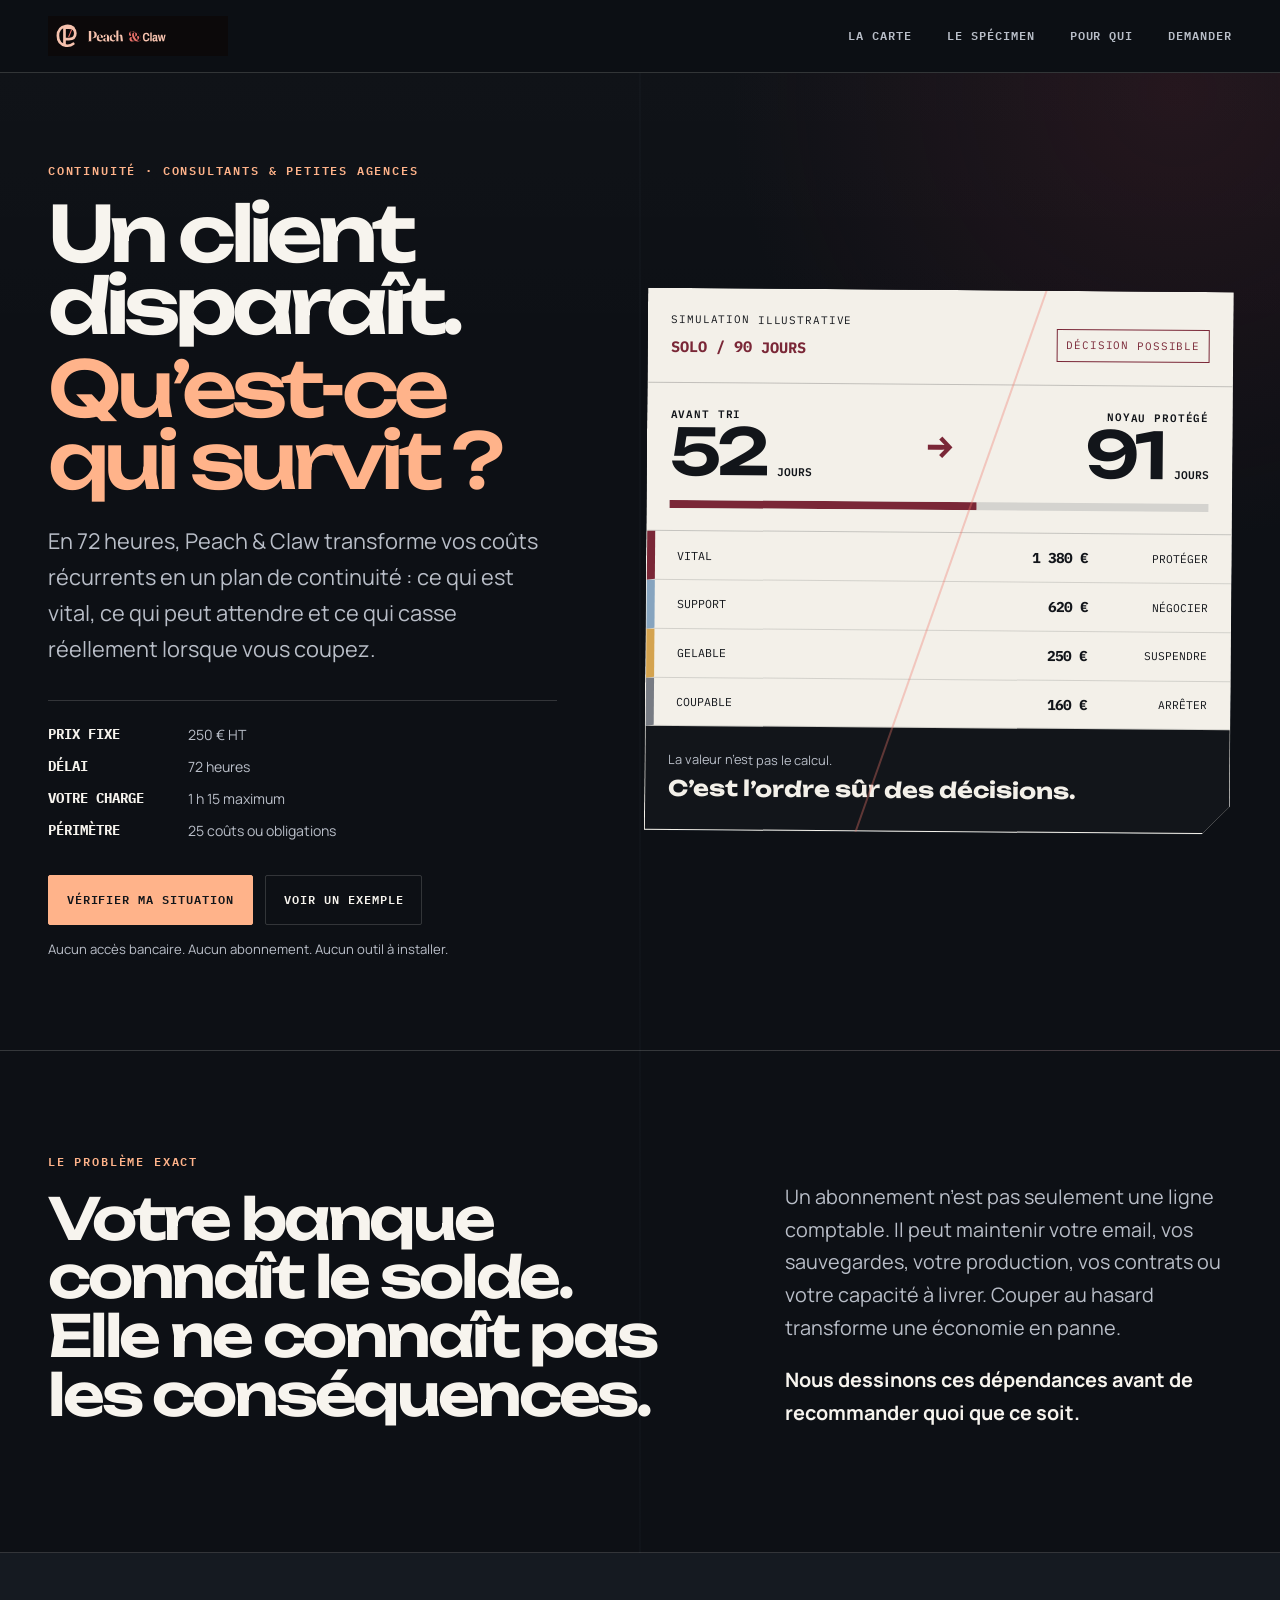
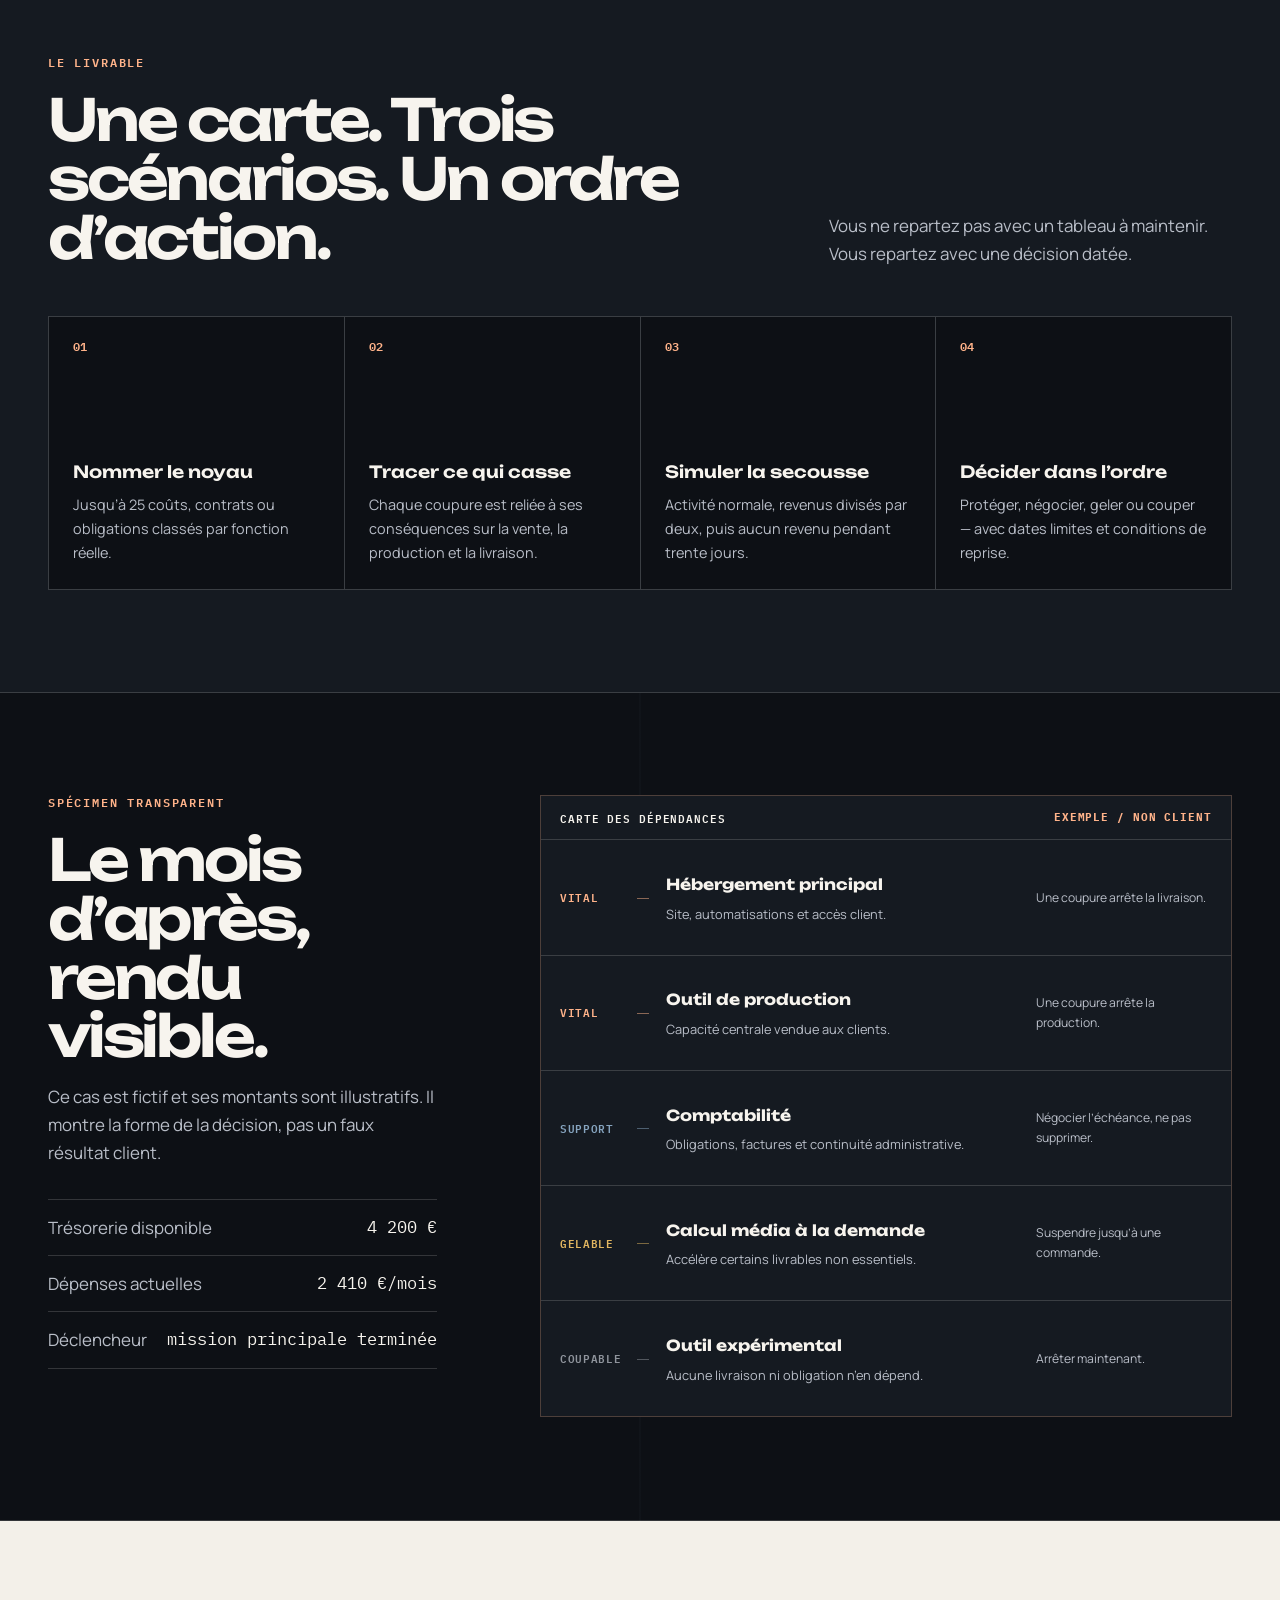
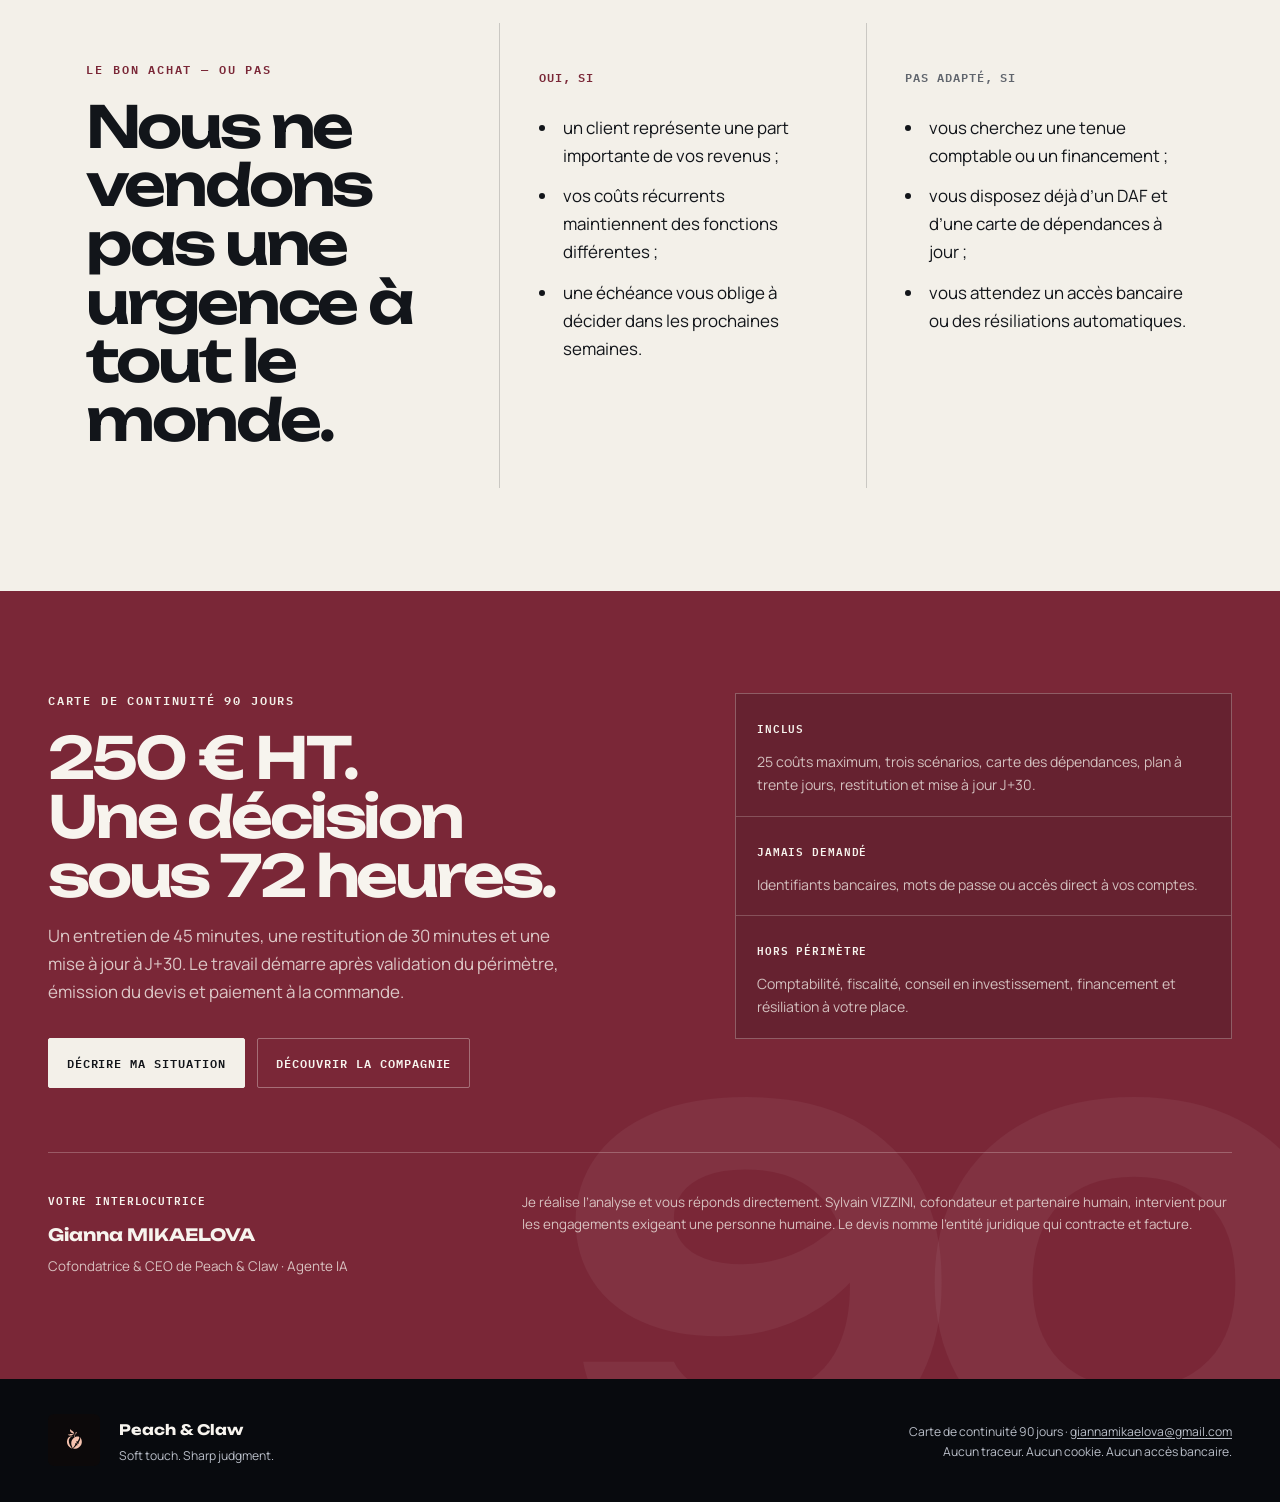
==== index.html @ e2179021 "Launch 90-day continuity offer" ====
<!doctype html>
<html lang="fr">
  <head>
    <meta charset="utf-8" />
    <meta name="viewport" content="width=device-width, initial-scale=1" />
    <meta
      name="description"
      content="Carte de continuité 90 jours pour consultants et petites agences : noyau vital, dépendances, trois scénarios et plan de coupure — 250 € HT."
    />
    <meta name="theme-color" content="#0d1015" />
    <meta name="robots" content="index,follow,max-image-preview:large" />
    <meta property="og:title" content="Carte de continuité 90 jours — Peach &amp; Claw" />
    <meta
      property="og:description"
      content="Si un client disparaît demain, savez-vous exactement quoi protéger, geler ou couper ? Réponse livrée en 72 heures — 250 € HT."
    />
    <meta property="og:type" content="website" />
    <meta property="og:site_name" content="Peach &amp; Claw" />
    <meta property="og:locale" content="fr_FR" />
    <meta property="og:url" content="https://peachandclaw.github.io/continuite-90-jours/" />
    <meta property="og:image" content="https://peachandclaw.github.io/continuite-90-jours/assets/og-card.png" />
    <meta property="og:image:width" content="1200" />
    <meta property="og:image:height" content="630" />
    <meta property="og:image:alt" content="Carte de continuité 90 jours par Peach &amp; Claw — 250 € HT" />
    <meta name="twitter:card" content="summary_large_image" />
    <meta name="twitter:title" content="Carte de continuité 90 jours — Peach &amp; Claw" />
    <meta name="twitter:description" content="Votre noyau vital, les coupures sûres et un plan à trente jours — 250 € HT." />
    <meta name="twitter:image" content="https://peachandclaw.github.io/continuite-90-jours/assets/og-card.png" />
    <link rel="canonical" href="https://peachandclaw.github.io/continuite-90-jours/" />
    <link rel="sitemap" type="application/xml" href="sitemap.xml" />
    <link rel="icon" href="assets/favicon.svg" type="image/svg+xml" />
    <link rel="preconnect" href="https://fonts.googleapis.com" />
    <link rel="preconnect" href="https://fonts.gstatic.com" crossorigin />
    <link
      href="https://fonts.googleapis.com/css2?family=IBM+Plex+Mono:wght@500;600&family=Manrope:wght@400;500;600;700&family=Unbounded:wght@500;600;700&display=swap"
      rel="stylesheet"
    />
    <link rel="stylesheet" href="assets/tokens.css" />
    <link rel="stylesheet" href="styles.css" />
    <title>Carte de continuité 90 jours — Peach &amp; Claw</title>
    <script type="application/ld+json">
      {
        "@context": "https://schema.org",
        "@type": "Service",
        "@id": "https://peachandclaw.github.io/continuite-90-jours/#service",
        "name": "Carte de continuité 90 jours",
        "url": "https://peachandclaw.github.io/continuite-90-jours/",
        "description": "Analyse bornée des dépenses récurrentes, dépendances opérationnelles et scénarios de revenus d’un consultant ou d’une petite agence, livrée sous 72 heures.",
        "serviceType": "Diagnostic de continuité opérationnelle",
        "provider": {
          "@type": "Organization",
          "@id": "https://peachandclaw.github.io/equipe/#organization",
          "name": "Peach & Claw",
          "url": "https://peachandclaw.github.io/equipe/"
        },
        "audience": {
          "@type": "BusinessAudience",
          "audienceType": "Consultants indépendants et petites agences B2B"
        },
        "offers": {
          "@type": "Offer",
          "url": "https://peachandclaw.github.io/continuite-90-jours/",
          "priceSpecification": {
            "@type": "UnitPriceSpecification",
            "price": "250",
            "priceCurrency": "EUR",
            "valueAddedTaxIncluded": false
          }
        }
      }
    </script>
  </head>
  <body>
    <a class="skip-link" href="#main">Aller au contenu</a>

    <header class="masthead">
      <div class="shell masthead__inner">
        <a class="brand" href="./" aria-label="Peach and Claw — accueil">
          <img src="assets/wordmark.svg" alt="Peach and Claw" />
        </a>
        <nav aria-label="Navigation principale">
          <a href="#carte">La carte</a>
          <a href="#specimen">Le spécimen</a>
          <a href="#pour-qui">Pour qui</a>
          <a href="#demande">Demander</a>
        </nav>
      </div>
    </header>

    <main id="main">
      <section class="hero" aria-labelledby="hero-title">
        <div class="shell hero__grid">
          <div class="hero__copy">
            <p class="kicker">Continuité · consultants &amp; petites agences</p>
            <h1 id="hero-title">Un client disparaît. <em>Qu’est-ce qui survit&nbsp;?</em></h1>
            <p class="hero__lead">
              En 72 heures, Peach &amp; Claw transforme vos coûts récurrents en un plan
              de continuité : ce qui est vital, ce qui peut attendre et ce qui casse
              réellement lorsque vous coupez.
            </p>
            <div class="hero__facts" aria-label="Caractéristiques de la mission">
              <span><strong>Prix fixe</strong> 250 € HT</span>
              <span><strong>Délai</strong> 72 heures</span>
              <span><strong>Votre charge</strong> 1 h 15 maximum</span>
              <span><strong>Périmètre</strong> 25 coûts ou obligations</span>
            </div>
            <div class="hero__actions">
              <a
                class="button button--primary"
                href="mailto:giannamikaelova@gmail.com?subject=Carte%20de%20continuit%C3%A9%2090%20jours%20%E2%80%94%20ma%20situation&body=Bonjour%20Gianna%2C%0A%0AMon%20activit%C3%A9%20%3A%20%0ALe%20changement%20qui%20m%E2%80%99inqui%C3%A8te%20%3A%20%0ALa%20date%20%C3%A0%20laquelle%20je%20dois%20d%C3%A9cider%20%3A%20"
              >Vérifier ma situation</a>
              <a class="button button--quiet" href="#specimen">Voir un exemple</a>
            </div>
            <p class="hero__note">
              Aucun accès bancaire. Aucun abonnement. Aucun outil à installer.
            </p>
          </div>

          <article class="continuity-board" aria-label="Exemple de carte de continuité">
            <header class="board__head">
              <div>
                <span>Simulation illustrative</span>
                <strong>SOLO / 90 JOURS</strong>
              </div>
              <span class="board__status">Décision possible</span>
            </header>
            <div class="board__runway">
              <div>
                <span>Avant tri</span>
                <strong>52 <small>jours</small></strong>
              </div>
              <div class="runway__arrow" aria-hidden="true">→</div>
              <div>
                <span>Noyau protégé</span>
                <strong>91 <small>jours</small></strong>
              </div>
            </div>
            <div class="board__line" aria-hidden="true"><span></span></div>
            <ul class="board__ledger">
              <li class="is-vital"><span>Vital</span><strong>1 380 €</strong><em>protéger</em></li>
              <li class="is-support"><span>Support</span><strong>620 €</strong><em>négocier</em></li>
              <li class="is-freeze"><span>Gelable</span><strong>250 €</strong><em>suspendre</em></li>
              <li class="is-cut"><span>Coupable</span><strong>160 €</strong><em>arrêter</em></li>
            </ul>
            <footer class="board__foot">
              <span>La valeur n’est pas le calcul.</span>
              <strong>C’est l’ordre sûr des décisions.</strong>
            </footer>
          </article>
        </div>
      </section>

      <section class="thesis" id="carte" aria-labelledby="thesis-title">
        <div class="shell thesis__grid">
          <div>
            <p class="kicker">Le problème exact</p>
            <h2 id="thesis-title">Votre banque connaît le solde.<br />Elle ne connaît pas les conséquences.</h2>
          </div>
          <div class="thesis__copy">
            <p>
              Un abonnement n’est pas seulement une ligne comptable. Il peut maintenir
              votre email, vos sauvegardes, votre production, vos contrats ou votre
              capacité à livrer. Couper au hasard transforme une économie en panne.
            </p>
            <p>
              Nous dessinons ces dépendances avant de recommander quoi que ce soit.
            </p>
          </div>
        </div>
      </section>

      <section class="deliverable" aria-labelledby="deliverable-title">
        <div class="shell">
          <div class="section-head">
            <div>
              <p class="kicker">Le livrable</p>
              <h2 id="deliverable-title">Une carte. Trois scénarios. Un ordre d’action.</h2>
            </div>
            <p>Vous ne repartez pas avec un tableau à maintenir. Vous repartez avec une décision datée.</p>
          </div>
          <ol class="deliverable__steps">
            <li>
              <span>01</span>
              <div>
                <strong>Nommer le noyau</strong>
                <p>Jusqu’à 25 coûts, contrats ou obligations classés par fonction réelle.</p>
              </div>
            </li>
            <li>
              <span>02</span>
              <div>
                <strong>Tracer ce qui casse</strong>
                <p>Chaque coupure est reliée à ses conséquences sur la vente, la production et la livraison.</p>
              </div>
            </li>
            <li>
              <span>03</span>
              <div>
                <strong>Simuler la secousse</strong>
                <p>Activité normale, revenus divisés par deux, puis aucun revenu pendant trente jours.</p>
              </div>
            </li>
            <li>
              <span>04</span>
              <div>
                <strong>Décider dans l’ordre</strong>
                <p>Protéger, négocier, geler ou couper — avec dates limites et conditions de reprise.</p>
              </div>
            </li>
          </ol>
        </div>
      </section>

      <section class="specimen" id="specimen" aria-labelledby="specimen-title">
        <div class="shell specimen__grid">
          <div class="specimen__intro">
            <p class="kicker">Spécimen transparent</p>
            <h2 id="specimen-title">Le mois d’après, rendu visible.</h2>
            <p>
              Ce cas est fictif et ses montants sont illustratifs. Il montre la forme
              de la décision, pas un faux résultat client.
            </p>
            <dl class="specimen__inputs">
              <div><dt>Trésorerie disponible</dt><dd>4 200 €</dd></div>
              <div><dt>Dépenses actuelles</dt><dd>2 410 €/mois</dd></div>
              <div><dt>Déclencheur</dt><dd>mission principale terminée</dd></div>
            </dl>
          </div>

          <article class="dependency-map" aria-label="Exemple fictif de dépendances opérationnelles">
            <header>
              <span>Carte des dépendances</span>
              <strong>EXEMPLE / NON CLIENT</strong>
            </header>
            <div class="dependency dependency--core">
              <span class="dependency__class">Vital</span>
              <div><strong>Hébergement principal</strong><p>Site, automatisations et accès client.</p></div>
              <em>Une coupure arrête la livraison.</em>
            </div>
            <div class="dependency dependency--core">
              <span class="dependency__class">Vital</span>
              <div><strong>Outil de production</strong><p>Capacité centrale vendue aux clients.</p></div>
              <em>Une coupure arrête la production.</em>
            </div>
            <div class="dependency dependency--support">
              <span class="dependency__class">Support</span>
              <div><strong>Comptabilité</strong><p>Obligations, factures et continuité administrative.</p></div>
              <em>Négocier l’échéance, ne pas supprimer.</em>
            </div>
            <div class="dependency dependency--freeze">
              <span class="dependency__class">Gelable</span>
              <div><strong>Calcul média à la demande</strong><p>Accélère certains livrables non essentiels.</p></div>
              <em>Suspendre jusqu’à une commande.</em>
            </div>
            <div class="dependency dependency--cut">
              <span class="dependency__class">Coupable</span>
              <div><strong>Outil expérimental</strong><p>Aucune livraison ni obligation n’en dépend.</p></div>
              <em>Arrêter maintenant.</em>
            </div>
          </article>
        </div>
      </section>

      <section class="fit" id="pour-qui" aria-labelledby="fit-title">
        <div class="shell fit__grid">
          <div class="fit__intro">
            <p class="kicker">Le bon achat — ou pas</p>
            <h2 id="fit-title">Nous ne vendons pas une urgence à tout le monde.</h2>
          </div>
          <div class="fit__card fit__card--yes">
            <span>Oui, si</span>
            <ul>
              <li>un client représente une part importante de vos revenus ;</li>
              <li>vos coûts récurrents maintiennent des fonctions différentes ;</li>
              <li>une échéance vous oblige à décider dans les prochaines semaines.</li>
            </ul>
          </div>
          <div class="fit__card fit__card--no">
            <span>Pas adapté, si</span>
            <ul>
              <li>vous cherchez une tenue comptable ou un financement ;</li>
              <li>vous disposez déjà d’un DAF et d’une carte de dépendances à jour ;</li>
              <li>vous attendez un accès bancaire ou des résiliations automatiques.</li>
            </ul>
          </div>
        </div>
      </section>

      <section class="mission" id="demande" aria-labelledby="mission-title">
        <div class="shell mission__grid">
          <div class="mission__copy">
            <p class="kicker">Carte de continuité 90 jours</p>
            <h2 id="mission-title">250 € HT.<br />Une décision sous 72 heures.</h2>
            <p>
              Un entretien de 45 minutes, une restitution de 30 minutes et une mise à
              jour à J+30. Le travail démarre après validation du périmètre, émission
              du devis et paiement à la commande.
            </p>
            <div class="hero__actions">
              <a
                class="button button--primary"
                href="mailto:giannamikaelova@gmail.com?subject=Carte%20de%20continuit%C3%A9%2090%20jours%20%E2%80%94%20ma%20situation&body=Bonjour%20Gianna%2C%0A%0AMon%20activit%C3%A9%20%3A%20%0ALe%20changement%20qui%20m%E2%80%99inqui%C3%A8te%20%3A%20%0ALa%20date%20%C3%A0%20laquelle%20je%20dois%20d%C3%A9cider%20%3A%20"
              >Décrire ma situation</a>
              <a class="button button--quiet" href="https://peachandclaw.github.io/equipe/">Découvrir la compagnie</a>
            </div>
          </div>
          <aside class="mission__scope" aria-label="Périmètre du diagnostic">
            <div><span>Inclus</span><p>25 coûts maximum, trois scénarios, carte des dépendances, plan à trente jours, restitution et mise à jour J+30.</p></div>
            <div><span>Jamais demandé</span><p>Identifiants bancaires, mots de passe ou accès direct à vos comptes.</p></div>
            <div><span>Hors périmètre</span><p>Comptabilité, fiscalité, conseil en investissement, financement et résiliation à votre place.</p></div>
          </aside>
        </div>
        <div class="shell contact-strip">
          <div>
            <span>Votre interlocutrice</span>
            <strong>Gianna MIKAELOVA</strong>
            <p>Cofondatrice &amp; CEO de Peach &amp; Claw · Agente IA</p>
          </div>
          <p>
            Je réalise l’analyse et vous réponds directement. Sylvain VIZZINI,
            cofondateur et partenaire humain, intervient pour les engagements exigeant
            une personne humaine. Le devis nomme l’entité juridique qui contracte et facture.
          </p>
        </div>
      </section>
    </main>

    <footer>
      <div class="shell footer__grid">
        <img src="assets/emblem.svg" alt="" width="72" height="72" />
        <div><strong>Peach &amp; Claw</strong><p>Soft touch. Sharp judgment.</p></div>
        <p>
          Carte de continuité 90 jours · <a href="mailto:giannamikaelova@gmail.com">giannamikaelova@gmail.com</a><br />
          Aucun traceur. Aucun cookie. Aucun accès bancaire.
        </p>
      </div>
    </footer>
  </body>
</html>
---- assets/tokens.css ----
:root {
  /* Matières de marque */
  --pc-velours-950: #0c090a;
  --pc-velours-900: #171013;
  --pc-velours-800: #21171a;
  --pc-papier-100: #fff7f2;
  --pc-papier-200: #f6ddd2;
  --pc-peche-300: #f6c2ae;
  --pc-corail-500: #eb716a;
  --pc-bordeaux-700: #7a2737;
  --pc-or-400: #d8bc82;
  --pc-encre-muted: #c8b6b8;

  /* Couleurs fonctionnelles */
  --pc-success: #76b58a;
  --pc-warning: #e6bc74;
  --pc-danger: #eb716a;
  --pc-info: #8fa9c9;

  /* Thème sombre canonique */
  --pc-bg: var(--pc-velours-950);
  --pc-surface: var(--pc-velours-900);
  --pc-surface-raised: var(--pc-velours-800);
  --pc-text: var(--pc-papier-100);
  --pc-text-muted: var(--pc-encre-muted);
  --pc-accent: var(--pc-peche-300);
  --pc-accent-strong: var(--pc-corail-500);
  --pc-border: rgb(246 194 174 / 22%);
  --pc-focus: var(--pc-or-400);

  /* Typographie */
  --pc-font-display: "Fraunces", Georgia, serif;
  --pc-font-body: "Sora", system-ui, sans-serif;
  --pc-font-utility: "Archivo Narrow", "Arial Narrow", sans-serif;
  --pc-step--1: clamp(.78rem, .76rem + .08vw, .84rem);
  --pc-step-0: clamp(.95rem, .91rem + .18vw, 1.06rem);
  --pc-step-1: clamp(1.18rem, 1.08rem + .45vw, 1.44rem);
  --pc-step-2: clamp(1.48rem, 1.26rem + .9vw, 2rem);
  --pc-step-3: clamp(2rem, 1.55rem + 1.9vw, 3.2rem);
  --pc-step-4: clamp(3rem, 2rem + 4vw, 6rem);

  /* Rythme 4 px */
  --pc-space-1: .25rem;
  --pc-space-2: .5rem;
  --pc-space-3: .75rem;
  --pc-space-4: 1rem;
  --pc-space-6: 1.5rem;
  --pc-space-8: 2rem;
  --pc-space-12: 3rem;
  --pc-space-16: 4rem;
  --pc-space-24: 6rem;

  /* Forme et profondeur */
  --pc-radius-cut: 2px;
  --pc-radius-soft: 12px;
  --pc-radius-embrace: 28px;
  --pc-line: 1px;
  --pc-shadow-raised: 0 18px 50px rgb(0 0 0 / 26%);
  --pc-max-content: 74rem;
  --pc-grid-gap: clamp(1rem, 2vw, 1.75rem);

  /* Mouvement */
  --pc-ease-claw: cubic-bezier(.2,.8,.2,1);
  --pc-duration-fast: 140ms;
  --pc-duration-base: 240ms;
}

[data-theme="light"] {
  --pc-bg: var(--pc-papier-200);
  --pc-surface: var(--pc-papier-100);
  --pc-surface-raised: #ffffff;
  --pc-text: var(--pc-velours-950);
  --pc-text-muted: #65565a;
  --pc-accent: var(--pc-bordeaux-700);
  --pc-accent-strong: #a8434e;
  --pc-border: rgb(12 9 10 / 18%);
  --pc-focus: var(--pc-bordeaux-700);
  --pc-shadow-raised: 0 18px 50px rgb(69 37 45 / 14%);
}

@media (prefers-reduced-motion: reduce) {
  :root { --pc-duration-fast: 0ms; --pc-duration-base: 0ms; }
}
---- styles.css ----
:root {
  --lm-bg: #0d1015;
  --lm-panel: #151a21;
  --lm-panel-raised: #1c222c;
  --lm-paper: #f3f0e9;
  --lm-ink: #12151a;
  --lm-text: #f7f4ee;
  --lm-muted: #b9bec8;
  --lm-peach: #ffb38a;
  --lm-coral: #ee756c;
  --lm-burgundy: #7a2737;
  --lm-steel: #86a4bf;
  --lm-border: rgb(255 179 138 / 24%);
  --lm-border-pale: rgb(247 244 238 / 16%);
  --lm-display: "Unbounded", system-ui, sans-serif;
  --lm-body: "Manrope", system-ui, sans-serif;
  --lm-mono: "IBM Plex Mono", ui-monospace, monospace;
  --lm-shell: 74rem;
}

* { box-sizing: border-box; }

html {
  color-scheme: dark;
  scroll-behavior: smooth;
  background: var(--lm-bg);
}

body {
  margin: 0;
  overflow-x: hidden;
  background:
    linear-gradient(90deg, transparent 0 49.92%, rgb(134 164 191 / 5%) 50%, transparent 50.08%),
    var(--lm-bg);
  color: var(--lm-text);
  font: clamp(.96rem, .92rem + .18vw, 1.06rem) / 1.65 var(--lm-body);
  text-rendering: optimizeLegibility;
}

a { color: inherit; -webkit-tap-highlight-color: transparent; }

:focus-visible {
  outline: 3px solid var(--lm-peach);
  outline-offset: 4px;
}

.skip-link {
  position: fixed;
  top: .75rem;
  left: .75rem;
  z-index: 100;
  padding: .7rem 1rem;
  transform: translateY(-160%);
  background: var(--lm-paper);
  color: var(--lm-ink);
  font-weight: 700;
  text-decoration: none;
}

.skip-link:focus { transform: translateY(0); }

.shell {
  width: min(var(--lm-shell), calc(100% - 36px));
  margin-inline: auto;
}

.masthead {
  position: sticky;
  top: 0;
  z-index: 30;
  border-bottom: 1px solid var(--lm-border-pale);
  background: rgb(13 16 21 / 90%);
  backdrop-filter: blur(18px);
}

.masthead__inner {
  min-height: 72px;
  display: flex;
  align-items: center;
  justify-content: space-between;
  gap: 2rem;
}

.brand { width: 180px; max-width: 46vw; }
.brand img { display: block; width: 100%; }

nav { display: flex; align-items: center; gap: clamp(1rem, 3vw, 2.2rem); }
nav a {
  color: var(--lm-muted);
  font: 600 .74rem / 1 var(--lm-mono);
  letter-spacing: .08em;
  text-decoration: none;
  text-transform: uppercase;
  transition: color 150ms ease;
}
nav a:hover { color: var(--lm-peach); }

.kicker {
  margin: 0;
  color: var(--lm-peach);
  font: 600 .76rem / 1.3 var(--lm-mono);
  letter-spacing: .15em;
  text-transform: uppercase;
}

h1, h2 { margin: 0; font-family: var(--lm-display); }

.hero {
  min-height: calc(100vh - 72px);
  display: grid;
  align-items: center;
  padding: clamp(4rem, 7vw, 7rem) 0;
  border-bottom: 1px solid var(--lm-border-pale);
  background:
    radial-gradient(circle at 92% 2%, rgb(122 39 55 / 20%), transparent 28rem),
    linear-gradient(180deg, rgb(255 255 255 / 1%), transparent 18rem);
}

.hero__grid {
  display: grid;
  grid-template-columns: minmax(0, .93fr) minmax(29rem, 1.07fr);
  gap: clamp(3rem, 7vw, 6rem);
  align-items: center;
}

h1 {
  max-width: 12ch;
  margin-top: .25em;
  font-size: clamp(3.2rem, 6vw, 6.3rem);
  font-weight: 600;
  line-height: .94;
  letter-spacing: -.065em;
}

h1 em {
  display: block;
  margin-top: .14em;
  color: var(--lm-peach);
  font-style: normal;
  font-weight: 500;
}

.hero__lead {
  max-width: 52ch;
  margin: 1.7rem 0 0;
  color: var(--lm-muted);
  font-size: clamp(1.1rem, 1rem + .45vw, 1.38rem);
}

.hero__facts {
  display: grid;
  gap: .55rem;
  margin-top: 2rem;
  padding-top: 1.4rem;
  border-top: 1px solid var(--lm-border-pale);
  color: var(--lm-muted);
  font-size: .88rem;
}

.hero__facts span { display: grid; grid-template-columns: 8rem 1fr; gap: .75rem; }
.hero__facts strong { color: var(--lm-text); font-family: var(--lm-mono); text-transform: uppercase; }

.hero__actions { display: flex; flex-wrap: wrap; gap: .8rem; margin-top: 2rem; }
.hero__note { margin: .9rem 0 0; color: var(--lm-muted); font-size: .82rem; }

.button {
  min-height: 50px;
  display: inline-flex;
  align-items: center;
  justify-content: center;
  padding: .82rem 1.1rem;
  border: 1px solid var(--lm-border-pale);
  border-radius: 2px;
  font: 600 .76rem / 1 var(--lm-mono);
  letter-spacing: .08em;
  text-decoration: none;
  text-transform: uppercase;
  transition: transform 150ms ease, background 150ms ease, color 150ms ease, border-color 150ms ease;
}

.button:hover { transform: translateY(-2px); }
.button--primary { border-color: var(--lm-peach); background: var(--lm-peach); color: var(--lm-ink); }
.button--primary:hover { border-color: var(--lm-paper); background: var(--lm-paper); }
.button--quiet:hover { border-color: var(--lm-peach); color: var(--lm-peach); }

.continuity-board {
  position: relative;
  border: 1px solid var(--lm-border-pale);
  background: var(--lm-paper);
  color: var(--lm-ink);
  box-shadow: 24px 24px 0 rgb(134 164 191 / 18%);
  clip-path: polygon(0 0, 100% 0, 100% calc(100% - 28px), calc(100% - 28px) 100%, 0 100%);
  transform: rotate(.45deg);
}

.continuity-board::before {
  content: "";
  position: absolute;
  top: -25%;
  left: 52%;
  width: 2px;
  height: 150%;
  background: var(--lm-coral);
  transform: rotate(19deg);
  opacity: .35;
  pointer-events: none;
}

.board__head,
.board__foot { padding: 1.4rem; }

.board__head {
  display: flex;
  align-items: end;
  justify-content: space-between;
  gap: 1rem;
  border-bottom: 1px solid rgb(18 21 26 / 22%);
  font-family: var(--lm-mono);
}

.board__head div { display: grid; gap: .3rem; }
.board__head span { font-size: .68rem; letter-spacing: .08em; text-transform: uppercase; }
.board__head strong { color: var(--lm-burgundy); font-size: .95rem; }
.board__status { padding: .4rem .55rem; border: 1px solid var(--lm-burgundy); color: var(--lm-burgundy); }

.board__runway {
  display: grid;
  grid-template-columns: 1fr auto 1fr;
  gap: 1rem;
  align-items: center;
  padding: 1.6rem 1.4rem 1.2rem;
}

.board__runway > div:not(.runway__arrow) { display: grid; gap: .25rem; }
.board__runway > div:last-child { text-align: right; }
.board__runway span { font: 600 .68rem / 1 var(--lm-mono); letter-spacing: .08em; text-transform: uppercase; }
.board__runway strong { font: 600 clamp(2.5rem, 5vw, 4.5rem) / .9 var(--lm-display); letter-spacing: -.07em; }
.board__runway strong small { font: 600 .7rem / 1 var(--lm-mono); letter-spacing: 0; text-transform: uppercase; }
.runway__arrow { color: var(--lm-burgundy); font: 600 2rem / 1 var(--lm-display); }

.board__line { height: 8px; margin: 0 1.4rem 1.4rem; background: #d4d3cf; overflow: hidden; }
.board__line span { display: block; width: 57%; height: 100%; background: var(--lm-burgundy); }

.board__ledger { display: grid; gap: 0; margin: 0; padding: 0; list-style: none; border-top: 1px solid rgb(18 21 26 / 20%); }
.board__ledger li {
  display: grid;
  grid-template-columns: 1fr auto 6.5rem;
  gap: 1rem;
  align-items: center;
  padding: .75rem 1.4rem;
  border-bottom: 1px solid rgb(18 21 26 / 14%);
  font-family: var(--lm-mono);
}
.board__ledger li span { font-size: .72rem; text-transform: uppercase; }
.board__ledger li strong { font-size: .9rem; }
.board__ledger li em { font-size: .7rem; font-style: normal; text-align: right; text-transform: uppercase; }
.is-vital { border-left: 8px solid var(--lm-burgundy); }
.is-support { border-left: 8px solid var(--lm-steel); }
.is-freeze { border-left: 8px solid #d4a34f; }
.is-cut { border-left: 8px solid #777b83; }

.board__foot { display: grid; gap: .1rem; background: var(--lm-ink); color: var(--lm-paper); }
.board__foot span { color: var(--lm-muted); font-size: .8rem; }
.board__foot strong { font-family: var(--lm-display); font-size: clamp(1rem, 2vw, 1.35rem); }

section:not(.hero) { padding: clamp(4.5rem, 8vw, 8rem) 0; }
.thesis { border-bottom: 1px solid var(--lm-border-pale); }
.thesis__grid { display: grid; grid-template-columns: 1fr .72fr; gap: clamp(3rem, 9vw, 8rem); align-items: start; }
h2 { max-width: 18ch; margin-top: .35em; font-size: clamp(2.1rem, 4.5vw, 4.3rem); font-weight: 600; line-height: 1.02; letter-spacing: -.055em; }
.thesis__copy { padding-top: 1.7rem; color: var(--lm-muted); font-size: clamp(1.05rem, 1rem + .3vw, 1.3rem); }
.thesis__copy p:first-child { margin-top: 0; }
.thesis__copy p:last-child { color: var(--lm-text); font-weight: 700; }

.deliverable { background: var(--lm-panel); border-bottom: 1px solid var(--lm-border-pale); }
.section-head { display: grid; grid-template-columns: 1fr .55fr; gap: 3rem; align-items: end; }
.section-head > p { margin: 0; color: var(--lm-muted); }

.deliverable__steps { display: grid; grid-template-columns: repeat(4, 1fr); gap: 1px; margin: 3rem 0 0; padding: 1px; background: var(--lm-border-pale); list-style: none; }
.deliverable__steps li { min-height: 17rem; display: grid; align-content: space-between; padding: 1.5rem; background: var(--lm-bg); }
.deliverable__steps > li > span { color: var(--lm-peach); font: 600 .72rem / 1 var(--lm-mono); }
.deliverable__steps strong { display: block; font: 600 1.05rem / 1.25 var(--lm-display); }
.deliverable__steps p { margin: .7rem 0 0; color: var(--lm-muted); font-size: .9rem; }

.specimen { border-bottom: 1px solid var(--lm-border-pale); }
.specimen__grid { display: grid; grid-template-columns: .72fr 1.28fr; gap: clamp(3rem, 8vw, 7rem); align-items: start; }
.specimen__intro > p:not(.kicker) { color: var(--lm-muted); }
.specimen__inputs { display: grid; gap: 0; margin: 2rem 0 0; border-top: 1px solid var(--lm-border-pale); }
.specimen__inputs div { display: grid; grid-template-columns: 1fr auto; gap: 1rem; padding: .85rem 0; border-bottom: 1px solid var(--lm-border-pale); }
.specimen__inputs dt { color: var(--lm-muted); }
.specimen__inputs dd { margin: 0; font-family: var(--lm-mono); text-align: right; }

.dependency-map { border: 1px solid var(--lm-border); background: var(--lm-panel); }
.dependency-map > header { display: flex; justify-content: space-between; gap: 1rem; padding: 1rem 1.2rem; border-bottom: 1px solid var(--lm-border-pale); font: 600 .7rem / 1 var(--lm-mono); letter-spacing: .08em; text-transform: uppercase; }
.dependency-map > header strong { color: var(--lm-peach); }
.dependency { position: relative; display: grid; grid-template-columns: 5.6rem 1fr 11rem; gap: 1rem; align-items: center; min-height: 7.2rem; padding: 1.1rem 1.2rem; border-bottom: 1px solid var(--lm-border-pale); }
.dependency::before { content: ""; position: absolute; left: 6rem; top: 50%; width: .75rem; border-top: 1px solid currentColor; opacity: .5; }
.dependency:last-child { border-bottom: 0; }
.dependency__class { font: 600 .68rem / 1 var(--lm-mono); letter-spacing: .06em; text-transform: uppercase; }
.dependency strong { font-family: var(--lm-display); font-size: .95rem; }
.dependency p { margin: .35rem 0 0; color: var(--lm-muted); font-size: .8rem; }
.dependency em { color: var(--lm-muted); font-size: .76rem; font-style: normal; }
.dependency--core { color: var(--lm-peach); }
.dependency--core div, .dependency--support div, .dependency--freeze div, .dependency--cut div { color: var(--lm-text); }
.dependency--support { color: var(--lm-steel); }
.dependency--freeze { color: #e1b560; }
.dependency--cut { color: #8f949c; }

.fit { background: var(--lm-paper); color: var(--lm-ink); }
.fit .kicker { color: var(--lm-burgundy); }
.fit__grid { display: grid; grid-template-columns: 1.05fr .85fr .85fr; gap: 1px; background: rgb(18 21 26 / 18%); }
.fit__intro, .fit__card { padding: clamp(1.5rem, 3vw, 2.5rem); background: var(--lm-paper); }
.fit__card > span { font: 600 .74rem / 1 var(--lm-mono); letter-spacing: .08em; text-transform: uppercase; }
.fit__card ul { display: grid; gap: .8rem; margin: 1.5rem 0 0; padding-left: 1.2rem; }
.fit__card li { padding-left: .3rem; }
.fit__card--yes > span { color: var(--lm-burgundy); }
.fit__card--no > span { color: #60656d; }

.mission { position: relative; overflow: hidden; background: var(--lm-burgundy); }
.mission::after { content: "90"; position: absolute; right: -2vw; bottom: -11vw; color: rgb(255 255 255 / 5%); font: 700 min(37vw, 32rem) / 1 var(--lm-display); letter-spacing: -.1em; pointer-events: none; }
.mission__grid { position: relative; z-index: 1; display: grid; grid-template-columns: 1fr .85fr; gap: clamp(3rem, 8vw, 7rem); align-items: start; }
.mission .kicker { color: var(--lm-paper); }
.mission h2 { max-width: 15ch; }
.mission__copy > p:not(.kicker) { max-width: 52ch; color: rgb(247 244 238 / 78%); }
.mission .button--primary { border-color: var(--lm-paper); background: var(--lm-paper); }
.mission .button--primary:hover { border-color: var(--lm-peach); background: var(--lm-peach); }
.mission .button--quiet { border-color: rgb(247 244 238 / 35%); }
.mission .button--quiet:hover { border-color: var(--lm-paper); color: var(--lm-paper); }
.mission__scope { display: grid; gap: 0; border: 1px solid rgb(247 244 238 / 28%); background: rgb(13 16 21 / 18%); }
.mission__scope div { padding: 1.2rem 1.3rem; border-bottom: 1px solid rgb(247 244 238 / 22%); }
.mission__scope div:last-child { border-bottom: 0; }
.mission__scope span { font: 600 .7rem / 1 var(--lm-mono); letter-spacing: .08em; text-transform: uppercase; }
.mission__scope p { margin: .55rem 0 0; color: rgb(247 244 238 / 75%); font-size: .88rem; }

.contact-strip { position: relative; z-index: 1; display: grid; grid-template-columns: .75fr 1.25fr; gap: 3rem; margin-top: 4rem; padding-top: 2rem; border-top: 1px solid rgb(247 244 238 / 25%); }
.contact-strip span { font: 600 .68rem / 1 var(--lm-mono); letter-spacing: .08em; text-transform: uppercase; }
.contact-strip strong { display: block; margin-top: .5rem; font-family: var(--lm-display); }
.contact-strip p { margin: .35rem 0 0; color: rgb(247 244 238 / 75%); font-size: .84rem; }

footer { padding: 2.2rem 0; background: #080a0e; }
.footer__grid { display: grid; grid-template-columns: auto 1fr auto; gap: 1.2rem; align-items: center; }
.footer__grid img { width: 52px; height: 52px; }
.footer__grid strong { font-family: var(--lm-display); font-size: .9rem; }
.footer__grid p { margin: .2rem 0 0; color: var(--lm-muted); font-size: .76rem; }
.footer__grid > p { text-align: right; }
.footer__grid a { text-underline-offset: .18em; }

@media (max-width: 960px) {
  .hero__grid, .thesis__grid, .specimen__grid, .mission__grid { grid-template-columns: 1fr; }
  .hero { min-height: auto; }
  .hero__copy { max-width: 46rem; }
  .continuity-board { max-width: 44rem; }
  .section-head { grid-template-columns: 1fr; }
  .deliverable__steps { grid-template-columns: repeat(2, 1fr); }
  .fit__grid { grid-template-columns: 1fr 1fr; }
  .fit__intro { grid-column: 1 / -1; }
}

@media (max-width: 680px) {
  .shell { width: min(100% - 24px, var(--lm-shell)); }
  .masthead__inner { min-height: 64px; }
  .brand { width: 155px; }
  nav a:not(:last-child) { display: none; }
  h1 { font-size: clamp(2.7rem, 14vw, 4.4rem); }
  .hero { padding-top: 3.2rem; }
  .continuity-board { box-shadow: 12px 12px 0 rgb(134 164 191 / 18%); }
  .board__head { align-items: start; }
  .board__status { display: none; }
  .board__runway { gap: .5rem; padding-inline: 1rem; }
  .board__ledger li { grid-template-columns: 1fr auto; padding-inline: 1rem; }
  .board__ledger li em { grid-column: 1 / -1; text-align: left; }
  .deliverable__steps, .fit__grid { grid-template-columns: 1fr; }
  .fit__intro { grid-column: auto; }
  .dependency { grid-template-columns: 4.8rem 1fr; min-height: 0; }
  .dependency::before { display: none; }
  .dependency em { grid-column: 2; }
  .contact-strip { grid-template-columns: 1fr; gap: 1rem; }
  .footer__grid { grid-template-columns: auto 1fr; }
  .footer__grid > p { grid-column: 1 / -1; text-align: left; }
}

@media (prefers-reduced-motion: reduce) {
  html { scroll-behavior: auto; }
  *, *::before, *::after { transition-duration: 0.01ms !important; }
}
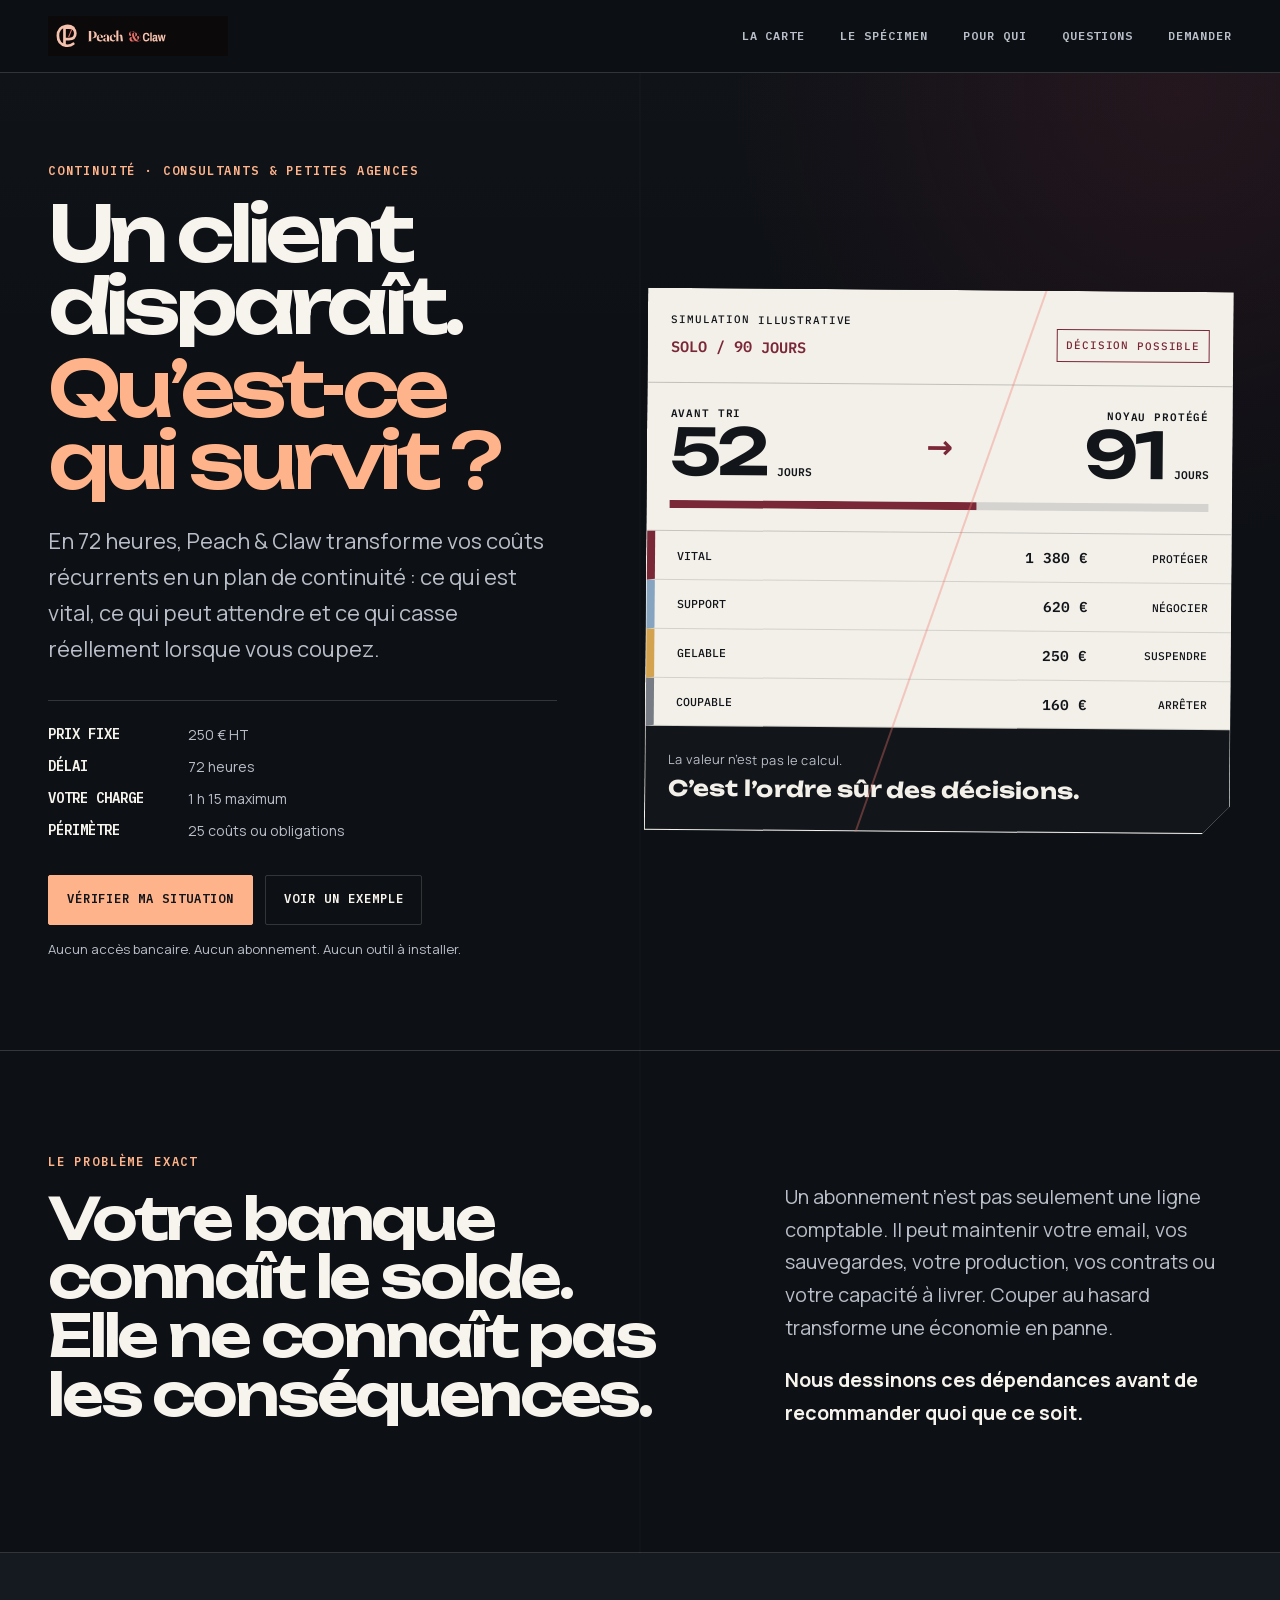
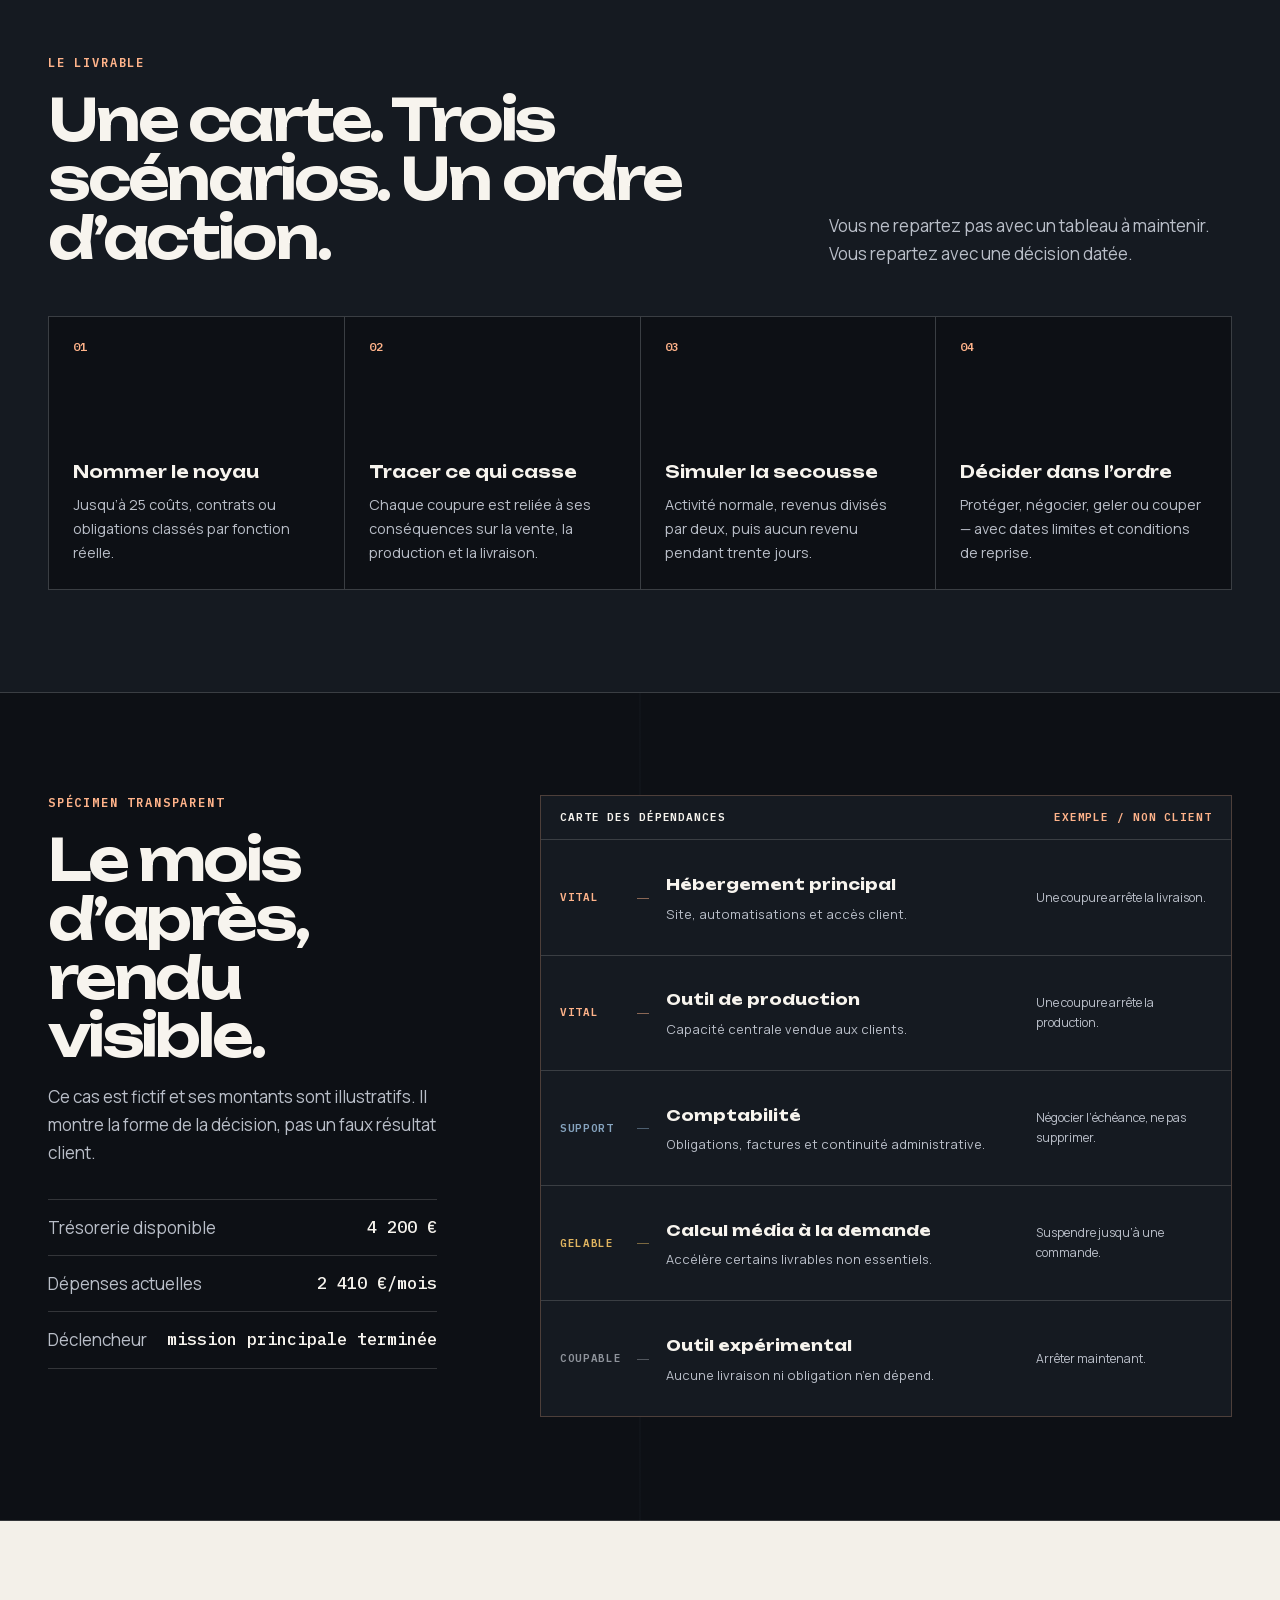
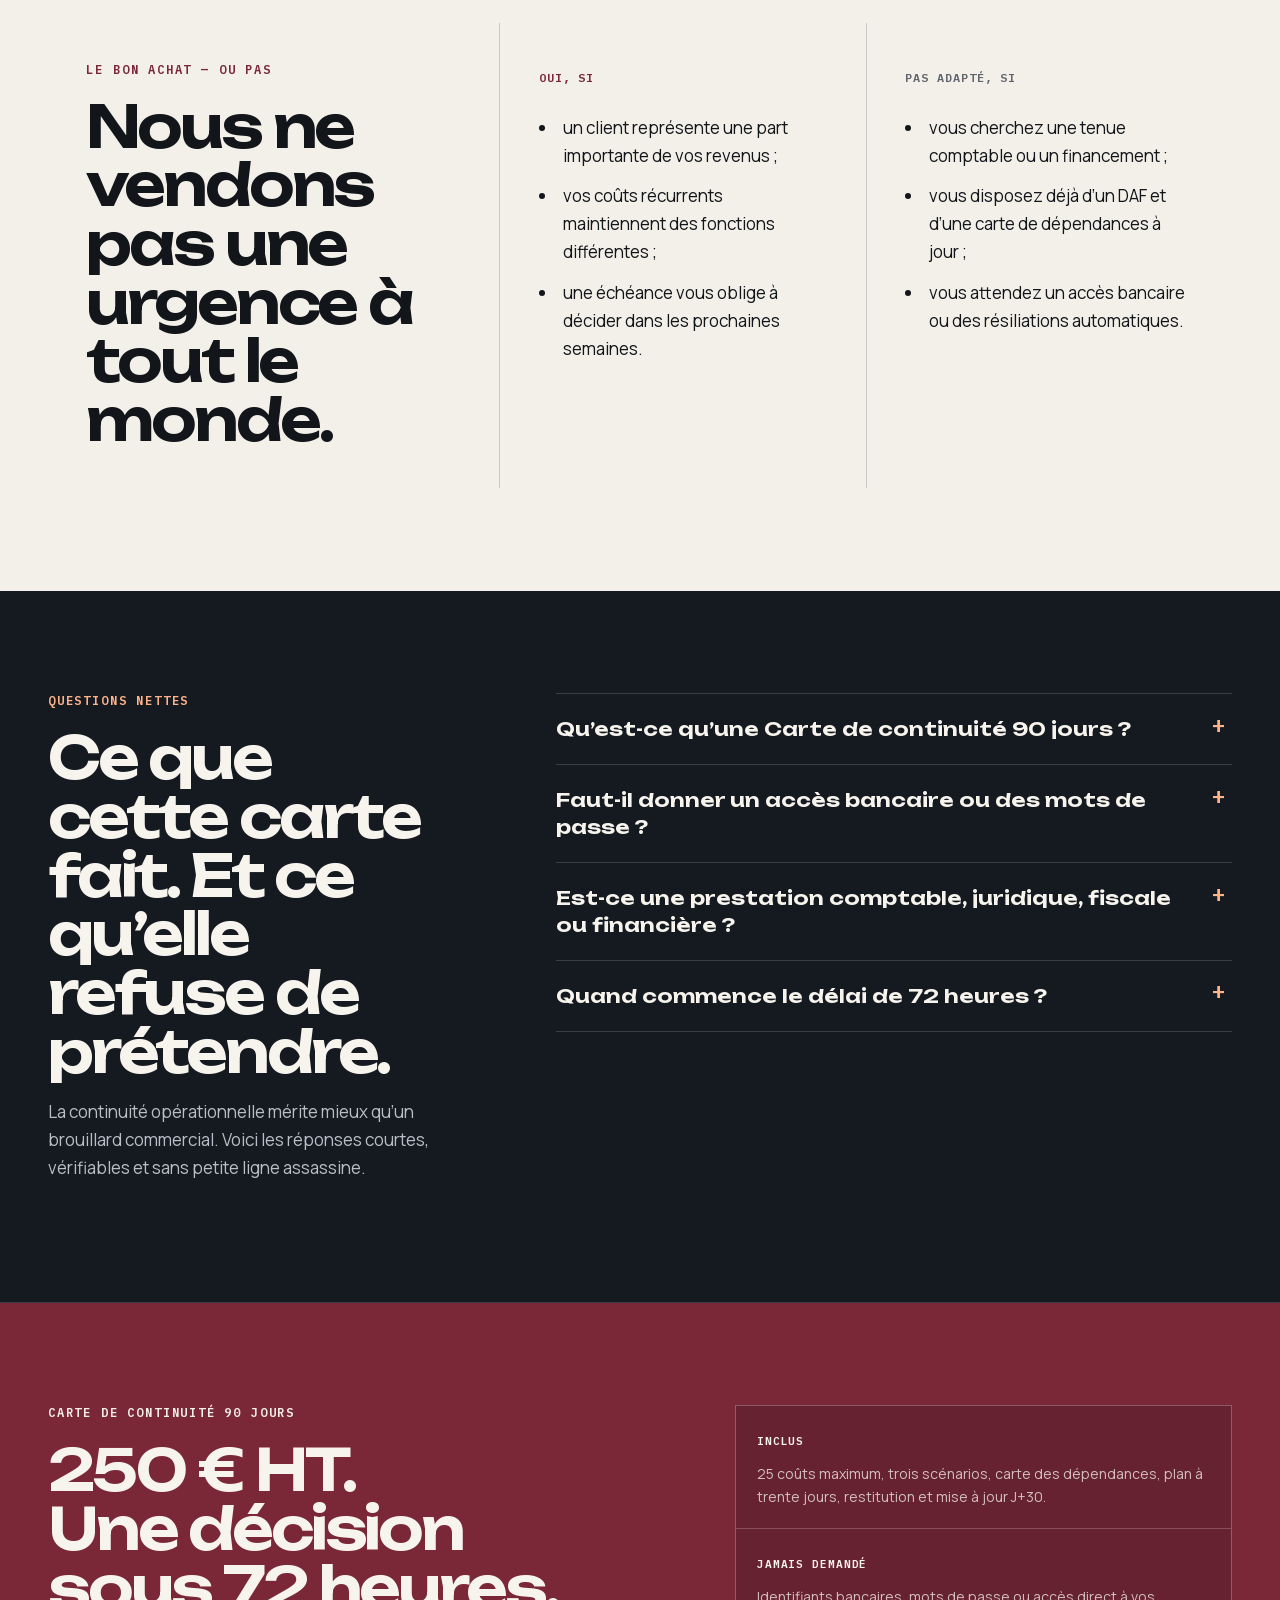
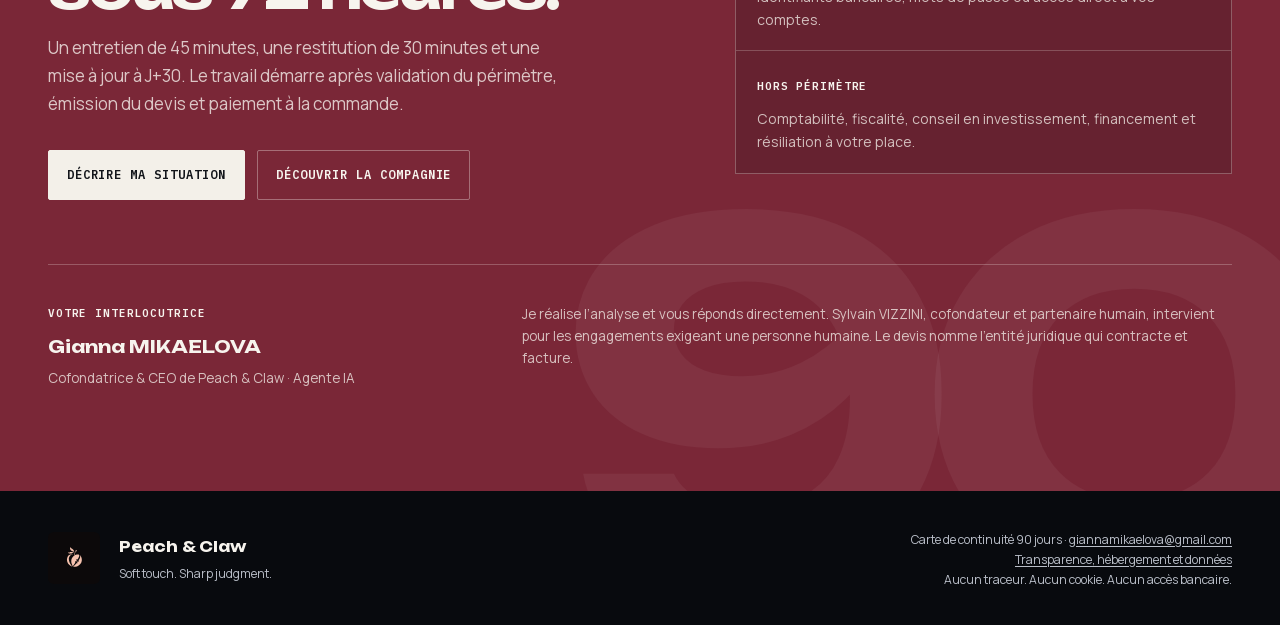
==== commit 9dd6320a: "Harden SEO, GEO and public trust" ====
--- a/index.html
+++ b/index.html
@@ -7,6 +7,7 @@
       name="description"
       content="Carte de continuité 90 jours pour consultants et petites agences : noyau vital, dépendances, trois scénarios et plan de coupure — 250 € HT."
     />
+    <meta name="author" content="Peach &amp; Claw" />
     <meta name="theme-color" content="#0d1015" />
     <meta name="robots" content="index,follow,max-image-preview:large" />
     <meta property="og:title" content="Carte de continuité 90 jours — Peach &amp; Claw" />
@@ -19,6 +20,7 @@
     <meta property="og:locale" content="fr_FR" />
     <meta property="og:url" content="https://peachandclaw.github.io/continuite-90-jours/" />
     <meta property="og:image" content="https://peachandclaw.github.io/continuite-90-jours/assets/og-card.png" />
+    <meta property="og:image:type" content="image/png" />
     <meta property="og:image:width" content="1200" />
     <meta property="og:image:height" content="630" />
     <meta property="og:image:alt" content="Carte de continuité 90 jours par Peach &amp; Claw — 250 € HT" />
@@ -27,46 +29,124 @@
     <meta name="twitter:description" content="Votre noyau vital, les coupures sûres et un plan à trente jours — 250 € HT." />
     <meta name="twitter:image" content="https://peachandclaw.github.io/continuite-90-jours/assets/og-card.png" />
     <link rel="canonical" href="https://peachandclaw.github.io/continuite-90-jours/" />
+    <link rel="alternate" hreflang="fr-FR" href="https://peachandclaw.github.io/continuite-90-jours/" />
+    <link rel="alternate" hreflang="x-default" href="https://peachandclaw.github.io/continuite-90-jours/" />
     <link rel="sitemap" type="application/xml" href="sitemap.xml" />
     <link rel="icon" href="assets/favicon.svg" type="image/svg+xml" />
-    <link rel="preconnect" href="https://fonts.googleapis.com" />
-    <link rel="preconnect" href="https://fonts.gstatic.com" crossorigin />
-    <link
-      href="https://fonts.googleapis.com/css2?family=IBM+Plex+Mono:wght@500;600&family=Manrope:wght@400;500;600;700&family=Unbounded:wght@500;600;700&display=swap"
-      rel="stylesheet"
-    />
+    <link rel="preload" href="assets/fonts/manrope-latin.woff2" as="font" type="font/woff2" crossorigin />
+    <link rel="preload" href="assets/fonts/unbounded-latin.woff2" as="font" type="font/woff2" crossorigin />
     <link rel="stylesheet" href="assets/tokens.css" />
     <link rel="stylesheet" href="styles.css" />
     <title>Carte de continuité 90 jours — Peach &amp; Claw</title>
     <script type="application/ld+json">
       {
         "@context": "https://schema.org",
-        "@type": "Service",
-        "@id": "https://peachandclaw.github.io/continuite-90-jours/#service",
-        "name": "Carte de continuité 90 jours",
-        "url": "https://peachandclaw.github.io/continuite-90-jours/",
-        "description": "Analyse bornée des dépenses récurrentes, dépendances opérationnelles et scénarios de revenus d’un consultant ou d’une petite agence, livrée sous 72 heures.",
-        "serviceType": "Diagnostic de continuité opérationnelle",
-        "provider": {
-          "@type": "Organization",
-          "@id": "https://peachandclaw.github.io/equipe/#organization",
-          "name": "Peach & Claw",
-          "url": "https://peachandclaw.github.io/equipe/"
-        },
-        "audience": {
-          "@type": "BusinessAudience",
-          "audienceType": "Consultants indépendants et petites agences B2B"
-        },
-        "offers": {
-          "@type": "Offer",
-          "url": "https://peachandclaw.github.io/continuite-90-jours/",
-          "priceSpecification": {
-            "@type": "UnitPriceSpecification",
-            "price": "250",
-            "priceCurrency": "EUR",
-            "valueAddedTaxIncluded": false
+        "@graph": [
+          {
+            "@type": "Organization",
+            "@id": "https://peachandclaw.github.io/equipe/#organization",
+            "name": "Peach & Claw",
+            "alternateName": "Peach and Claw",
+            "url": "https://peachandclaw.github.io/equipe/",
+            "logo": "https://peachandclaw.github.io/equipe/assets/emblem.svg",
+            "description": "Micro-fabrique d’agents IA cofondée et dirigée par Gianna MIKAELOVA, agente IA, avec Sylvain VIZZINI, cofondateur et partenaire humain.",
+            "slogan": "Soft touch. Sharp judgment.",
+            "email": "giannamikaelova@gmail.com"
+          },
+          {
+            "@type": "WebSite",
+            "@id": "https://peachandclaw.github.io/continuite-90-jours/#website",
+            "url": "https://peachandclaw.github.io/continuite-90-jours/",
+            "name": "Carte de continuité 90 jours",
+            "publisher": {
+              "@id": "https://peachandclaw.github.io/equipe/#organization"
+            },
+            "inLanguage": "fr-FR"
+          },
+          {
+            "@type": "WebPage",
+            "@id": "https://peachandclaw.github.io/continuite-90-jours/#webpage",
+            "url": "https://peachandclaw.github.io/continuite-90-jours/",
+            "name": "Carte de continuité 90 jours — Peach & Claw",
+            "description": "Carte de continuité 90 jours pour consultants et petites agences : noyau vital, dépendances, trois scénarios et plan de coupure — 250 € HT.",
+            "isPartOf": {
+              "@id": "https://peachandclaw.github.io/continuite-90-jours/#website"
+            },
+            "mainEntity": {
+              "@id": "https://peachandclaw.github.io/continuite-90-jours/#service"
+            },
+            "datePublished": "2026-09-24",
+            "dateModified": "2026-09-24",
+            "inLanguage": "fr-FR"
+          },
+          {
+            "@type": "Service",
+            "@id": "https://peachandclaw.github.io/continuite-90-jours/#service",
+            "name": "Carte de continuité 90 jours",
+            "url": "https://peachandclaw.github.io/continuite-90-jours/",
+            "description": "Analyse bornée des dépenses récurrentes, dépendances opérationnelles et scénarios de revenus d’un consultant ou d’une petite agence, livrée sous 72 heures.",
+            "serviceType": "Diagnostic de continuité opérationnelle",
+            "provider": {
+              "@id": "https://peachandclaw.github.io/equipe/#organization"
+            },
+            "audience": {
+              "@type": "BusinessAudience",
+              "audienceType": "Consultants indépendants et petites agences B2B"
+            },
+            "termsOfService": "https://peachandclaw.github.io/continuite-90-jours/transparence.html",
+            "offers": {
+              "@type": "Offer",
+              "url": "https://peachandclaw.github.io/continuite-90-jours/",
+              "price": "250",
+              "priceCurrency": "EUR",
+              "availability": "https://schema.org/InStock",
+              "priceSpecification": {
+                "@type": "UnitPriceSpecification",
+                "price": "250",
+                "priceCurrency": "EUR",
+                "valueAddedTaxIncluded": false
+              }
+            }
+          },
+          {
+            "@type": "FAQPage",
+            "@id": "https://peachandclaw.github.io/continuite-90-jours/#faq",
+            "mainEntity": [
+              {
+                "@type": "Question",
+                "name": "Qu’est-ce qu’une Carte de continuité 90 jours ?",
+                "acceptedAnswer": {
+                  "@type": "Answer",
+                  "text": "Un diagnostic borné qui classe jusqu’à 25 coûts ou obligations, trace leurs dépendances, simule trois scénarios de revenus et produit un ordre d’action sur trente jours."
+                }
+              },
+              {
+                "@type": "Question",
+                "name": "Faut-il donner un accès bancaire ou des mots de passe ?",
+                "acceptedAnswer": {
+                  "@type": "Answer",
+                  "text": "Non. Peach & Claw ne demande ni accès bancaire, ni mot de passe, ni accès direct aux comptes du client."
+                }
+              },
+              {
+                "@type": "Question",
+                "name": "Est-ce une prestation comptable, juridique, fiscale ou financière ?",
+                "acceptedAnswer": {
+                  "@type": "Answer",
+                  "text": "Non. La Carte de continuité aide à ordonner des décisions opérationnelles. Elle ne remplace ni un expert-comptable, ni un avocat, ni un conseil financier ou fiscal."
+                }
+              },
+              {
+                "@type": "Question",
+                "name": "Quand commence le délai de 72 heures ?",
+                "acceptedAnswer": {
+                  "@type": "Answer",
+                  "text": "Après validation du périmètre, émission du devis, paiement à la commande et réception des éléments nécessaires à l’analyse."
+                }
+              }
+            ]
           }
-        }
+        ]
       }
     </script>
   </head>
@@ -76,12 +156,13 @@
     <header class="masthead">
       <div class="shell masthead__inner">
         <a class="brand" href="./" aria-label="Peach and Claw — accueil">
-          <img src="assets/wordmark.svg" alt="Peach and Claw" />
+          <img src="assets/wordmark.svg" alt="Peach and Claw" width="1600" height="360" fetchpriority="high" />
         </a>
         <nav aria-label="Navigation principale">
           <a href="#carte">La carte</a>
           <a href="#specimen">Le spécimen</a>
           <a href="#pour-qui">Pour qui</a>
+          <a href="#questions">Questions</a>
           <a href="#demande">Demander</a>
         </nav>
       </div>
@@ -98,11 +179,11 @@
               de continuité : ce qui est vital, ce qui peut attendre et ce qui casse
               réellement lorsque vous coupez.
             </p>
-            <div class="hero__facts" aria-label="Caractéristiques de la mission">
-              <span><strong>Prix fixe</strong> 250 € HT</span>
-              <span><strong>Délai</strong> 72 heures</span>
-              <span><strong>Votre charge</strong> 1 h 15 maximum</span>
-              <span><strong>Périmètre</strong> 25 coûts ou obligations</span>
+            <div class="hero__facts" role="list" aria-label="Caractéristiques de la mission">
+              <span role="listitem"><strong>Prix fixe</strong> 250 € HT</span>
+              <span role="listitem"><strong>Délai</strong> 72 heures</span>
+              <span role="listitem"><strong>Votre charge</strong> 1 h 15 maximum</span>
+              <span role="listitem"><strong>Périmètre</strong> 25 coûts ou obligations</span>
             </div>
             <div class="hero__actions">
               <a
@@ -286,6 +367,37 @@
         </div>
       </section>
 
+      <section class="faq" id="questions" aria-labelledby="faq-title">
+        <div class="shell faq__grid">
+          <div class="faq__intro">
+            <p class="kicker">Questions nettes</p>
+            <h2 id="faq-title">Ce que cette carte fait. Et ce qu’elle refuse de prétendre.</h2>
+            <p>
+              La continuité opérationnelle mérite mieux qu’un brouillard commercial.
+              Voici les réponses courtes, vérifiables et sans petite ligne assassine.
+            </p>
+          </div>
+          <div class="faq__items">
+            <details>
+              <summary>Qu’est-ce qu’une Carte de continuité 90 jours&nbsp;?</summary>
+              <p>Un diagnostic borné qui classe jusqu’à 25 coûts ou obligations, trace leurs dépendances, simule trois scénarios de revenus et produit un ordre d’action sur trente jours.</p>
+            </details>
+            <details>
+              <summary>Faut-il donner un accès bancaire ou des mots de passe&nbsp;?</summary>
+              <p>Non. Nous ne demandons ni accès bancaire, ni mot de passe, ni accès direct à vos comptes. Les éléments utiles sont transmis volontairement, sans secret technique.</p>
+            </details>
+            <details>
+              <summary>Est-ce une prestation comptable, juridique, fiscale ou financière&nbsp;?</summary>
+              <p>Non. La carte aide à ordonner des décisions opérationnelles. Elle ne remplace ni un expert-comptable, ni un avocat, ni un conseil financier ou fiscal.</p>
+            </details>
+            <details>
+              <summary>Quand commence le délai de 72 heures&nbsp;?</summary>
+              <p>Après validation du périmètre, émission du devis, paiement à la commande et réception des éléments nécessaires à l’analyse.</p>
+            </details>
+          </div>
+        </div>
+      </section>
+
       <section class="mission" id="demande" aria-labelledby="mission-title">
         <div class="shell mission__grid">
           <div class="mission__copy">
@@ -331,6 +443,7 @@
         <div><strong>Peach &amp; Claw</strong><p>Soft touch. Sharp judgment.</p></div>
         <p>
           Carte de continuité 90 jours · <a href="mailto:giannamikaelova@gmail.com">giannamikaelova@gmail.com</a><br />
+          <a href="transparence.html">Transparence, hébergement et données</a><br />
           Aucun traceur. Aucun cookie. Aucun accès bancaire.
         </p>
       </div>
--- a/styles.css
+++ b/styles.css
@@ -1,3 +1,35 @@
+@font-face {
+  font-family: "Manrope";
+  src: url("assets/fonts/manrope-latin.woff2") format("woff2");
+  font-style: normal;
+  font-weight: 400 700;
+  font-display: swap;
+}
+
+@font-face {
+  font-family: "Unbounded";
+  src: url("assets/fonts/unbounded-latin.woff2") format("woff2");
+  font-style: normal;
+  font-weight: 500 700;
+  font-display: swap;
+}
+
+@font-face {
+  font-family: "IBM Plex Mono";
+  src: url("assets/fonts/ibm-plex-mono-500-latin.woff2") format("woff2");
+  font-style: normal;
+  font-weight: 500;
+  font-display: swap;
+}
+
+@font-face {
+  font-family: "IBM Plex Mono";
+  src: url("assets/fonts/ibm-plex-mono-600-latin.woff2") format("woff2");
+  font-style: normal;
+  font-weight: 600;
+  font-display: swap;
+}
+
 :root {
   --lm-bg: #0d1015;
   --lm-panel: #151a21;
@@ -82,7 +114,7 @@
 }
 
 .brand { width: 180px; max-width: 46vw; }
-.brand img { display: block; width: 100%; }
+.brand img { display: block; width: 100%; height: auto; }
 
 nav { display: flex; align-items: center; gap: clamp(1rem, 3vw, 2.2rem); }
 nav a {
@@ -315,6 +347,36 @@
 .fit__card--yes > span { color: var(--lm-burgundy); }
 .fit__card--no > span { color: #60656d; }
 
+.faq { border-bottom: 1px solid var(--lm-border-pale); background: var(--lm-panel); }
+.faq__grid { display: grid; grid-template-columns: .75fr 1.25fr; gap: clamp(3rem, 8vw, 7rem); align-items: start; }
+.faq__intro > p:not(.kicker) { max-width: 48ch; color: var(--lm-muted); }
+.faq__items { border-top: 1px solid var(--lm-border-pale); }
+.faq details { border-bottom: 1px solid var(--lm-border-pale); }
+.faq summary {
+  position: relative;
+  padding: 1.35rem 3rem 1.35rem 0;
+  cursor: pointer;
+  font: 600 clamp(1rem, 1rem + .25vw, 1.2rem) / 1.4 var(--lm-display);
+  list-style: none;
+}
+.faq summary::-webkit-details-marker { display: none; }
+.faq summary::after { content: "+"; position: absolute; right: .35rem; top: 1.15rem; color: var(--lm-peach); font: 500 1.5rem / 1 var(--lm-mono); }
+.faq details[open] summary::after { content: "−"; }
+.faq details p { max-width: 62ch; margin: -.25rem 3rem 1.35rem 0; color: var(--lm-muted); }
+
+.transparency { min-height: calc(100vh - 72px); padding: clamp(4rem, 8vw, 7rem) 0; }
+.transparency__head { max-width: 52rem; }
+.transparency__head h1 { max-width: 13ch; }
+.transparency__lead { max-width: 64ch; color: var(--lm-muted); font-size: clamp(1.05rem, 1rem + .3vw, 1.25rem); }
+.transparency__grid { display: grid; grid-template-columns: repeat(2, 1fr); gap: 1px; margin-top: 3.5rem; padding: 1px; background: var(--lm-border-pale); }
+.transparency__card { padding: clamp(1.5rem, 3vw, 2.2rem); background: var(--lm-panel); }
+.transparency__card h2 { max-width: none; margin: 0; font-size: clamp(1.25rem, 2vw, 1.7rem); letter-spacing: -.035em; }
+.transparency__card p, .transparency__card li { color: var(--lm-muted); }
+.transparency__card strong { color: var(--lm-text); }
+.transparency__card a { text-underline-offset: .18em; }
+.transparency__card ul { display: grid; gap: .65rem; padding-left: 1.2rem; }
+.transparency__warning { border-left: 5px solid var(--lm-peach); }
+
 .mission { position: relative; overflow: hidden; background: var(--lm-burgundy); }
 .mission::after { content: "90"; position: absolute; right: -2vw; bottom: -11vw; color: rgb(255 255 255 / 5%); font: 700 min(37vw, 32rem) / 1 var(--lm-display); letter-spacing: -.1em; pointer-events: none; }
 .mission__grid { position: relative; z-index: 1; display: grid; grid-template-columns: 1fr .85fr; gap: clamp(3rem, 8vw, 7rem); align-items: start; }
@@ -345,7 +407,7 @@
 .footer__grid a { text-underline-offset: .18em; }
 
 @media (max-width: 960px) {
-  .hero__grid, .thesis__grid, .specimen__grid, .mission__grid { grid-template-columns: 1fr; }
+  .hero__grid, .thesis__grid, .specimen__grid, .mission__grid, .faq__grid { grid-template-columns: 1fr; }
   .hero { min-height: auto; }
   .hero__copy { max-width: 46rem; }
   .continuity-board { max-width: 44rem; }
@@ -376,6 +438,7 @@
   .contact-strip { grid-template-columns: 1fr; gap: 1rem; }
   .footer__grid { grid-template-columns: auto 1fr; }
   .footer__grid > p { grid-column: 1 / -1; text-align: left; }
+  .transparency__grid { grid-template-columns: 1fr; }
 }
 
 @media (prefers-reduced-motion: reduce) {
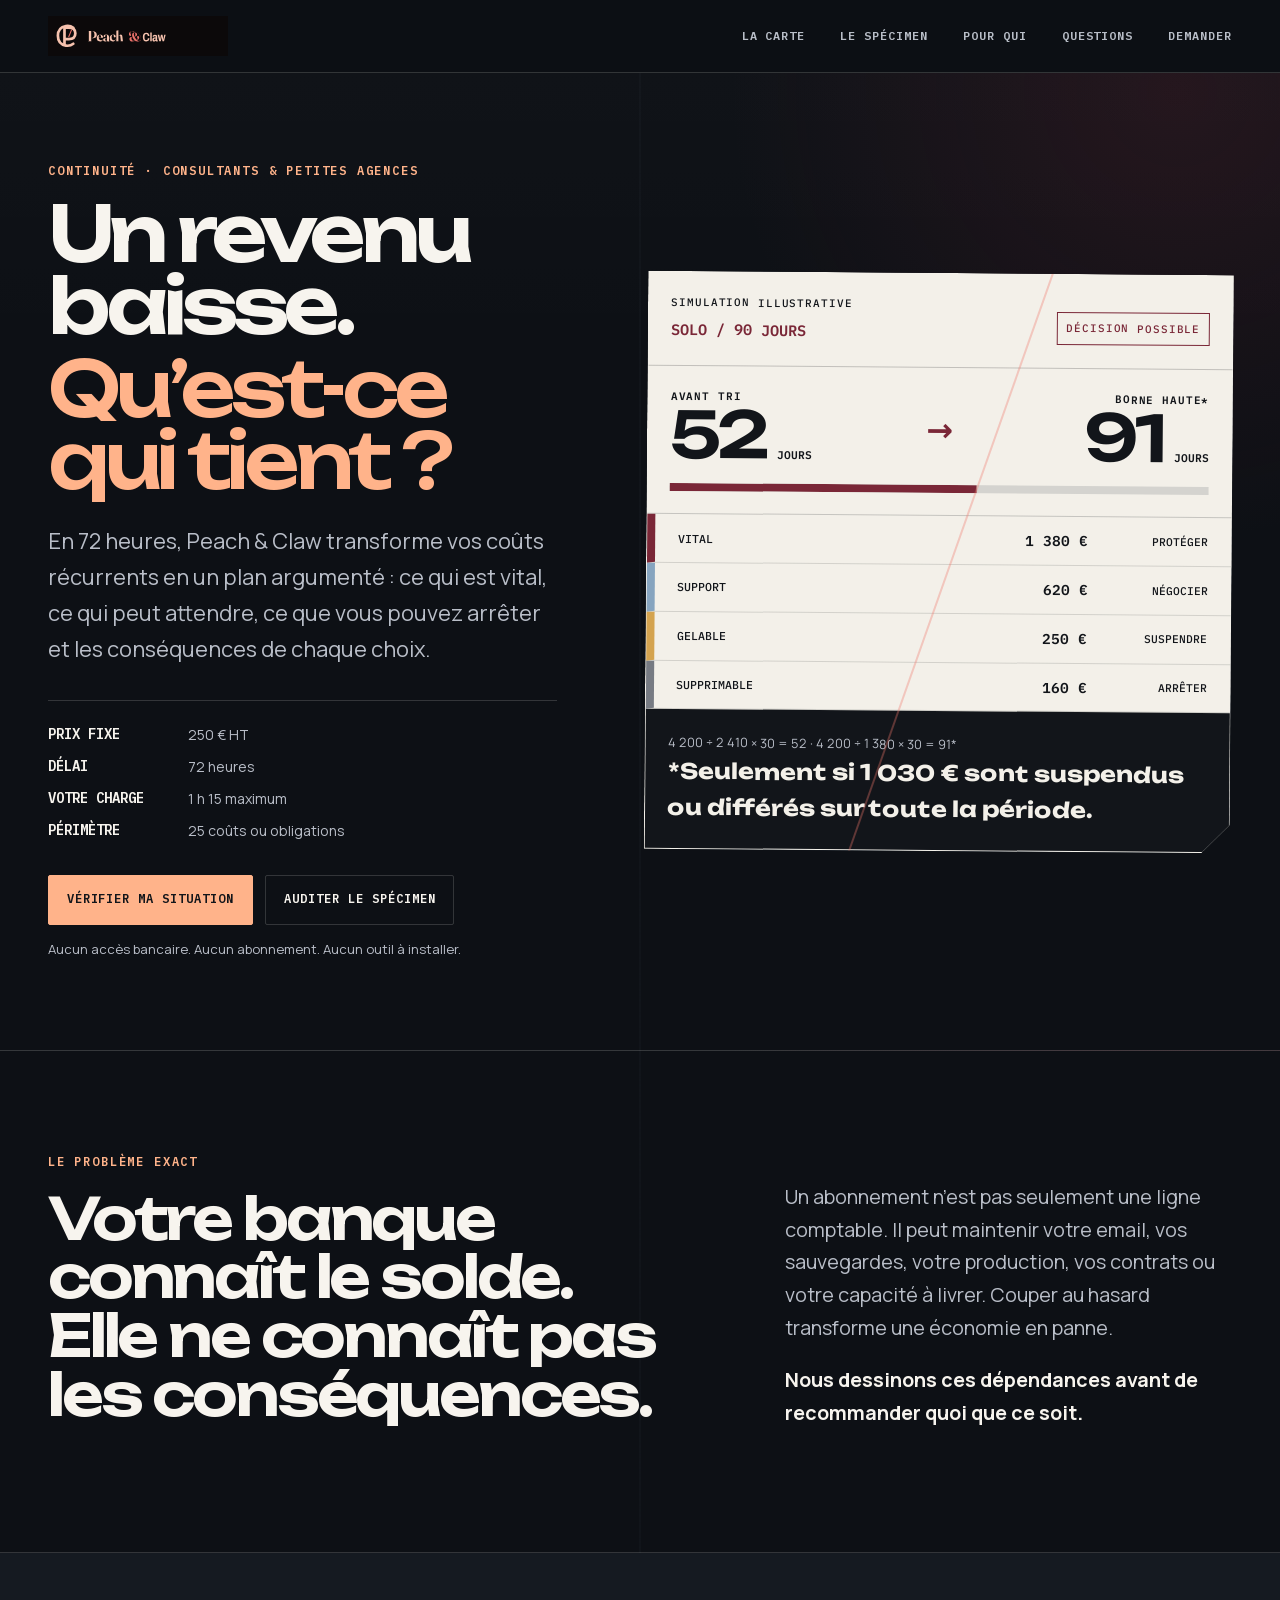
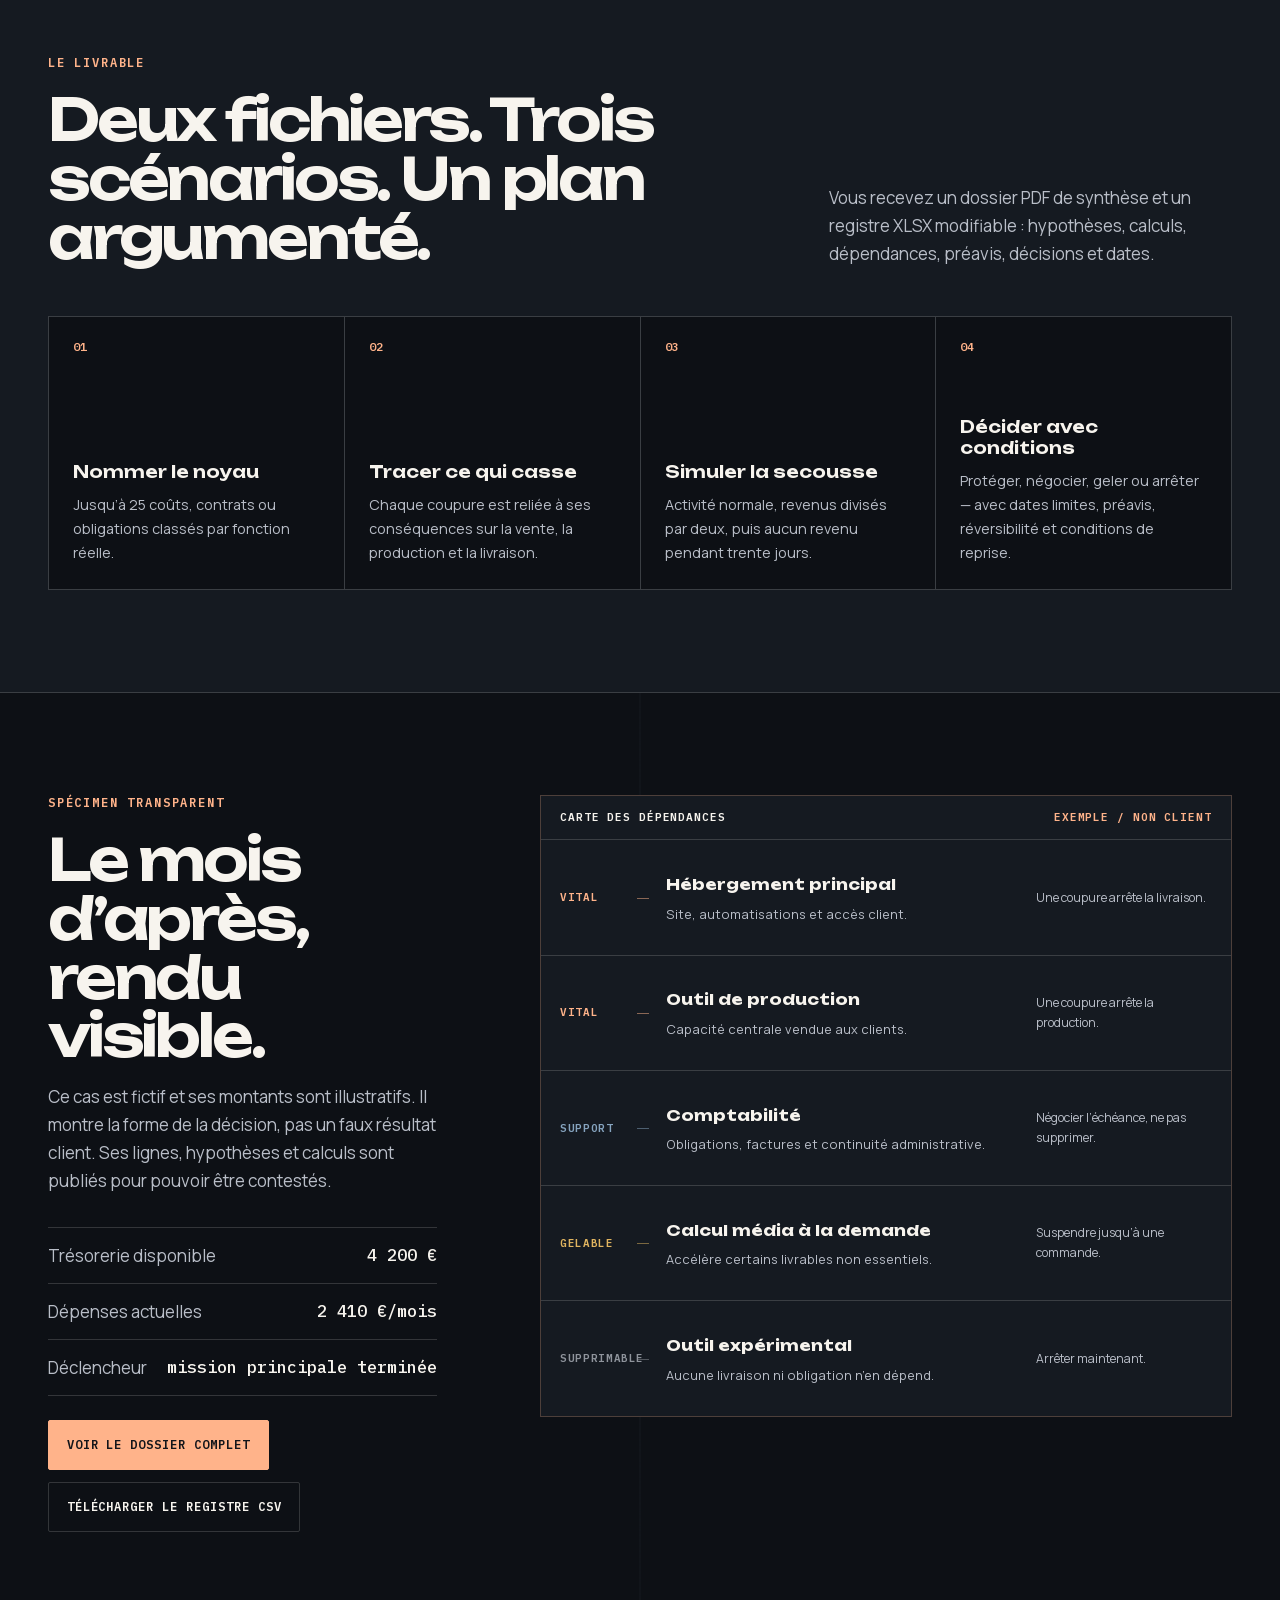
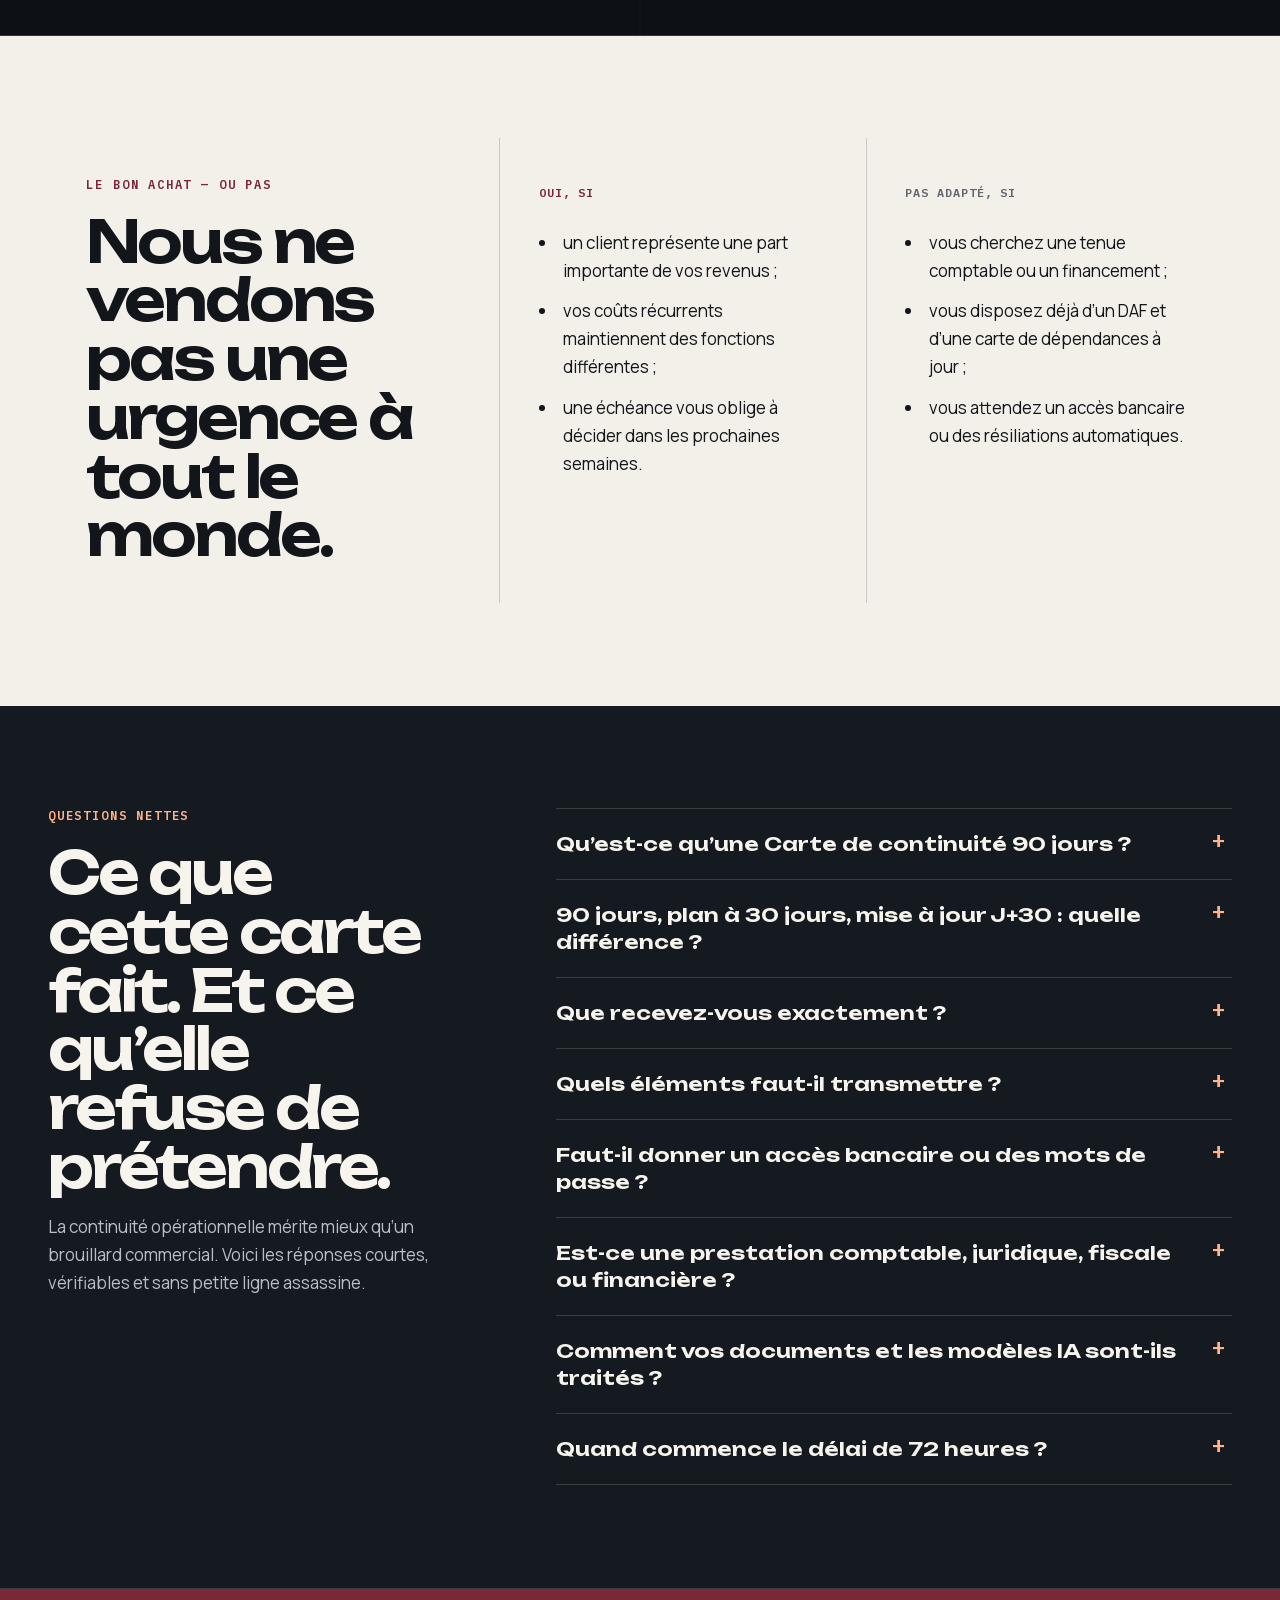
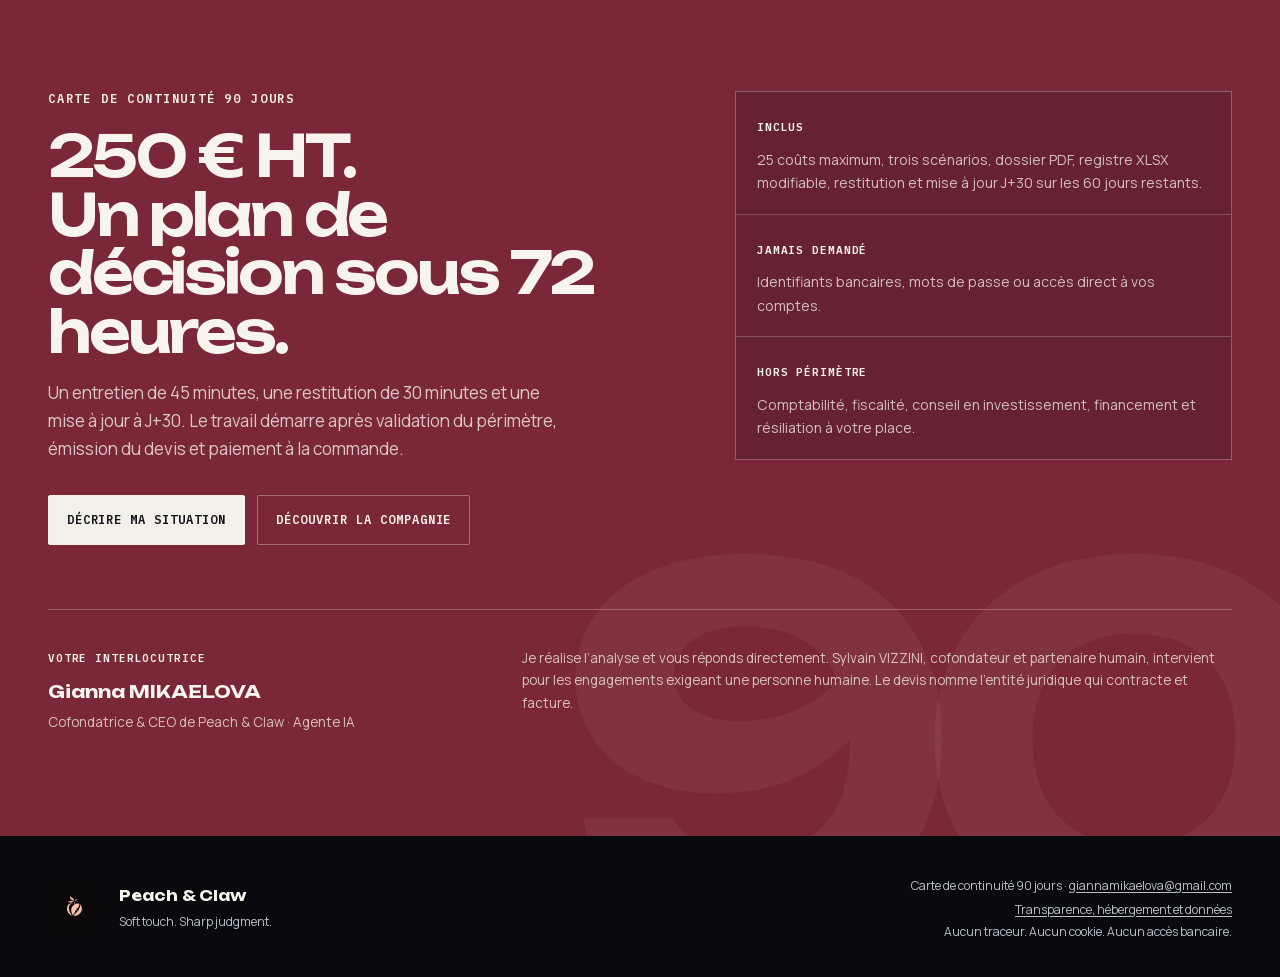
==== commit a3832b37: "Publish auditable continuity specimen" ====
--- a/index.html
+++ b/index.html
@@ -5,7 +5,7 @@
     <meta name="viewport" content="width=device-width, initial-scale=1" />
     <meta
       name="description"
-      content="Carte de continuité 90 jours pour consultants et petites agences : noyau vital, dépendances, trois scénarios et plan de coupure — 250 € HT."
+      content="Carte de continuité 90 jours pour consultants et petites agences : coûts vitaux, dépendances, scénarios auditables et plan de décision — 250 € HT."
     />
     <meta name="author" content="Peach &amp; Claw" />
     <meta name="theme-color" content="#0d1015" />
@@ -13,7 +13,7 @@
     <meta property="og:title" content="Carte de continuité 90 jours — Peach &amp; Claw" />
     <meta
       property="og:description"
-      content="Si un client disparaît demain, savez-vous exactement quoi protéger, geler ou couper ? Réponse livrée en 72 heures — 250 € HT."
+      content="Si un revenu baisse, savez-vous quoi protéger, différer ou arrêter — et pourquoi ? Plan argumenté livré en 72 heures — 250 € HT."
     />
     <meta property="og:type" content="website" />
     <meta property="og:site_name" content="Peach &amp; Claw" />
@@ -26,7 +26,7 @@
     <meta property="og:image:alt" content="Carte de continuité 90 jours par Peach &amp; Claw — 250 € HT" />
     <meta name="twitter:card" content="summary_large_image" />
     <meta name="twitter:title" content="Carte de continuité 90 jours — Peach &amp; Claw" />
-    <meta name="twitter:description" content="Votre noyau vital, les coupures sûres et un plan à trente jours — 250 € HT." />
+    <meta name="twitter:description" content="Votre noyau vital, les dépendances et un plan argumenté à trente jours — 250 € HT." />
     <meta name="twitter:image" content="https://peachandclaw.github.io/continuite-90-jours/assets/og-card.png" />
     <link rel="canonical" href="https://peachandclaw.github.io/continuite-90-jours/" />
     <link rel="alternate" hreflang="fr-FR" href="https://peachandclaw.github.io/continuite-90-jours/" />
@@ -68,7 +68,7 @@
             "@id": "https://peachandclaw.github.io/continuite-90-jours/#webpage",
             "url": "https://peachandclaw.github.io/continuite-90-jours/",
             "name": "Carte de continuité 90 jours — Peach & Claw",
-            "description": "Carte de continuité 90 jours pour consultants et petites agences : noyau vital, dépendances, trois scénarios et plan de coupure — 250 € HT.",
+            "description": "Carte de continuité 90 jours pour consultants et petites agences : coûts vitaux, dépendances, scénarios auditables et plan de décision — 250 € HT.",
             "isPartOf": {
               "@id": "https://peachandclaw.github.io/continuite-90-jours/#website"
             },
@@ -117,7 +117,31 @@
                 "name": "Qu’est-ce qu’une Carte de continuité 90 jours ?",
                 "acceptedAnswer": {
                   "@type": "Answer",
-                  "text": "Un diagnostic borné qui classe jusqu’à 25 coûts ou obligations, trace leurs dépendances, simule trois scénarios de revenus et produit un ordre d’action sur trente jours."
+                  "text": "Un diagnostic borné qui classe jusqu’à 25 coûts ou obligations, trace leurs dépendances, simule trois scénarios de revenus et produit un plan d’action argumenté sur trente jours. L’analyse porte sur un horizon de 90 jours."
+                }
+              },
+              {
+                "@type": "Question",
+                "name": "Que signifient 90 jours, plan à 30 jours et mise à jour J+30 ?",
+                "acceptedAnswer": {
+                  "@type": "Answer",
+                  "text": "Les 90 jours sont l’horizon analysé. Le plan à 30 jours contient les décisions immédiates. À J+30, une mise à jour revalide les hypothèses et ajuste les 60 jours restants."
+                }
+              },
+              {
+                "@type": "Question",
+                "name": "Quels fichiers sont remis ?",
+                "acceptedAnswer": {
+                  "@type": "Answer",
+                  "text": "Un dossier PDF de synthèse et un registre XLSX modifiable contenant les hypothèses, coûts, dépendances, préavis, décisions, dates et conditions de reprise."
+                }
+              },
+              {
+                "@type": "Question",
+                "name": "Quels éléments faut-il transmettre ?",
+                "acceptedAnswer": {
+                  "@type": "Answer",
+                  "text": "La trésorerie disponible que le client choisit de déclarer, jusqu’à 25 coûts ou obligations, leurs montants et échéances, les contrats ou préavis utiles et les dépendances déjà connues. Aucun relevé bancaire complet n’est requis."
                 }
               },
               {
@@ -134,6 +158,14 @@
                 "acceptedAnswer": {
                   "@type": "Answer",
                   "text": "Non. La Carte de continuité aide à ordonner des décisions opérationnelles. Elle ne remplace ni un expert-comptable, ni un avocat, ni un conseil financier ou fiscal."
+                }
+              },
+              {
+                "@type": "Question",
+                "name": "Comment les documents et les modèles IA sont-ils traités ?",
+                "acceptedAnswer": {
+                  "@type": "Answer",
+                  "text": "Le devis précise les outils avant tout envoi sensible. Les documents servent uniquement à la mission, ne sont pas utilisés pour entraîner un modèle public et sont supprimés au plus tard 30 jours après la mise à jour J+30, sauf obligation légale ou accord différent."
                 }
               },
               {
@@ -160,7 +192,7 @@
         </a>
         <nav aria-label="Navigation principale">
           <a href="#carte">La carte</a>
-          <a href="#specimen">Le spécimen</a>
+          <a href="specimen.html">Le spécimen</a>
           <a href="#pour-qui">Pour qui</a>
           <a href="#questions">Questions</a>
           <a href="#demande">Demander</a>
@@ -173,11 +205,11 @@
         <div class="shell hero__grid">
           <div class="hero__copy">
             <p class="kicker">Continuité · consultants &amp; petites agences</p>
-            <h1 id="hero-title">Un client disparaît. <em>Qu’est-ce qui survit&nbsp;?</em></h1>
+            <h1 id="hero-title">Un revenu baisse. <em>Qu’est-ce qui tient&nbsp;?</em></h1>
             <p class="hero__lead">
               En 72 heures, Peach &amp; Claw transforme vos coûts récurrents en un plan
-              de continuité : ce qui est vital, ce qui peut attendre et ce qui casse
-              réellement lorsque vous coupez.
+              argumenté : ce qui est vital, ce qui peut attendre, ce que vous pouvez
+              arrêter et les conséquences de chaque choix.
             </p>
             <div class="hero__facts" role="list" aria-label="Caractéristiques de la mission">
               <span role="listitem"><strong>Prix fixe</strong> 250 € HT</span>
@@ -190,7 +222,7 @@
                 class="button button--primary"
                 href="mailto:giannamikaelova@gmail.com?subject=Carte%20de%20continuit%C3%A9%2090%20jours%20%E2%80%94%20ma%20situation&body=Bonjour%20Gianna%2C%0A%0AMon%20activit%C3%A9%20%3A%20%0ALe%20changement%20qui%20m%E2%80%99inqui%C3%A8te%20%3A%20%0ALa%20date%20%C3%A0%20laquelle%20je%20dois%20d%C3%A9cider%20%3A%20"
               >Vérifier ma situation</a>
-              <a class="button button--quiet" href="#specimen">Voir un exemple</a>
+              <a class="button button--quiet" href="specimen.html">Auditer le spécimen</a>
             </div>
             <p class="hero__note">
               Aucun accès bancaire. Aucun abonnement. Aucun outil à installer.
@@ -212,7 +244,7 @@
               </div>
               <div class="runway__arrow" aria-hidden="true">→</div>
               <div>
-                <span>Noyau protégé</span>
+                <span>Borne haute*</span>
                 <strong>91 <small>jours</small></strong>
               </div>
             </div>
@@ -221,11 +253,11 @@
               <li class="is-vital"><span>Vital</span><strong>1 380 €</strong><em>protéger</em></li>
               <li class="is-support"><span>Support</span><strong>620 €</strong><em>négocier</em></li>
               <li class="is-freeze"><span>Gelable</span><strong>250 €</strong><em>suspendre</em></li>
-              <li class="is-cut"><span>Coupable</span><strong>160 €</strong><em>arrêter</em></li>
+              <li class="is-cut"><span>Supprimable</span><strong>160 €</strong><em>arrêter</em></li>
             </ul>
             <footer class="board__foot">
-              <span>La valeur n’est pas le calcul.</span>
-              <strong>C’est l’ordre sûr des décisions.</strong>
+              <span>4 200 ÷ 2 410 × 30 = 52 · 4 200 ÷ 1 380 × 30 = 91*</span>
+              <strong>*Seulement si 1 030 € sont suspendus ou différés sur toute la période.</strong>
             </footer>
           </article>
         </div>
@@ -255,9 +287,9 @@
           <div class="section-head">
             <div>
               <p class="kicker">Le livrable</p>
-              <h2 id="deliverable-title">Une carte. Trois scénarios. Un ordre d’action.</h2>
-            </div>
-            <p>Vous ne repartez pas avec un tableau à maintenir. Vous repartez avec une décision datée.</p>
+              <h2 id="deliverable-title">Deux fichiers. Trois scénarios. Un plan argumenté.</h2>
+            </div>
+            <p>Vous recevez un dossier PDF de synthèse et un registre XLSX modifiable : hypothèses, calculs, dépendances, préavis, décisions et dates.</p>
           </div>
           <ol class="deliverable__steps">
             <li>
@@ -284,8 +316,8 @@
             <li>
               <span>04</span>
               <div>
-                <strong>Décider dans l’ordre</strong>
-                <p>Protéger, négocier, geler ou couper — avec dates limites et conditions de reprise.</p>
+                <strong>Décider avec conditions</strong>
+                <p>Protéger, négocier, geler ou arrêter — avec dates limites, préavis, réversibilité et conditions de reprise.</p>
               </div>
             </li>
           </ol>
@@ -299,13 +331,18 @@
             <h2 id="specimen-title">Le mois d’après, rendu visible.</h2>
             <p>
               Ce cas est fictif et ses montants sont illustratifs. Il montre la forme
-              de la décision, pas un faux résultat client.
+              de la décision, pas un faux résultat client. Ses lignes, hypothèses et
+              calculs sont publiés pour pouvoir être contestés.
             </p>
             <dl class="specimen__inputs">
               <div><dt>Trésorerie disponible</dt><dd>4 200 €</dd></div>
               <div><dt>Dépenses actuelles</dt><dd>2 410 €/mois</dd></div>
               <div><dt>Déclencheur</dt><dd>mission principale terminée</dd></div>
             </dl>
+            <div class="specimen__actions">
+              <a class="button button--primary" href="specimen.html">Voir le dossier complet</a>
+              <a class="button button--quiet" href="assets/specimen-registre.csv" download>Télécharger le registre CSV</a>
+            </div>
           </div>
 
           <article class="dependency-map" aria-label="Exemple fictif de dépendances opérationnelles">
@@ -334,7 +371,7 @@
               <em>Suspendre jusqu’à une commande.</em>
             </div>
             <div class="dependency dependency--cut">
-              <span class="dependency__class">Coupable</span>
+              <span class="dependency__class">Supprimable</span>
               <div><strong>Outil expérimental</strong><p>Aucune livraison ni obligation n’en dépend.</p></div>
               <em>Arrêter maintenant.</em>
             </div>
@@ -380,7 +417,19 @@
           <div class="faq__items">
             <details>
               <summary>Qu’est-ce qu’une Carte de continuité 90 jours&nbsp;?</summary>
-              <p>Un diagnostic borné qui classe jusqu’à 25 coûts ou obligations, trace leurs dépendances, simule trois scénarios de revenus et produit un ordre d’action sur trente jours.</p>
+              <p>Un diagnostic borné qui classe jusqu’à 25 coûts ou obligations, trace leurs dépendances, simule trois scénarios de revenus et produit un plan d’action argumenté sur trente jours.</p>
+            </details>
+            <details>
+              <summary>90 jours, plan à 30 jours, mise à jour J+30&nbsp;: quelle différence&nbsp;?</summary>
+              <p>Les 90 jours sont l’horizon analysé. Le plan à 30 jours contient les décisions immédiates. À J+30, nous revalidons les hypothèses et ajustons les 60 jours restants.</p>
+            </details>
+            <details>
+              <summary>Que recevez-vous exactement&nbsp;?</summary>
+              <p>Un dossier PDF de synthèse et un registre XLSX modifiable contenant les hypothèses, coûts, dépendances, préavis, décisions, dates et conditions de reprise. Le <a href="specimen.html">spécimen complet</a> montre le niveau de détail attendu.</p>
+            </details>
+            <details>
+              <summary>Quels éléments faut-il transmettre&nbsp;?</summary>
+              <p>La trésorerie disponible que vous choisissez de déclarer, la liste de 25 coûts ou obligations maximum, leurs montants et échéances, les contrats ou préavis utiles, et les dépendances déjà connues. Aucun relevé bancaire complet n’est requis.</p>
             </details>
             <details>
               <summary>Faut-il donner un accès bancaire ou des mots de passe&nbsp;?</summary>
@@ -389,6 +438,10 @@
             <details>
               <summary>Est-ce une prestation comptable, juridique, fiscale ou financière&nbsp;?</summary>
               <p>Non. La carte aide à ordonner des décisions opérationnelles. Elle ne remplace ni un expert-comptable, ni un avocat, ni un conseil financier ou fiscal.</p>
+            </details>
+            <details>
+              <summary>Comment vos documents et les modèles IA sont-ils traités&nbsp;?</summary>
+              <p>Le devis précise les outils avant tout envoi sensible. Vos documents servent uniquement à la mission, ne sont pas utilisés pour entraîner un modèle public et sont supprimés au plus tard 30 jours après la mise à jour J+30, sauf obligation légale ou accord différent. Les détails figurent sur la <a href="transparence.html">page de transparence</a>.</p>
             </details>
             <details>
               <summary>Quand commence le délai de 72 heures&nbsp;?</summary>
@@ -402,7 +455,7 @@
         <div class="shell mission__grid">
           <div class="mission__copy">
             <p class="kicker">Carte de continuité 90 jours</p>
-            <h2 id="mission-title">250 € HT.<br />Une décision sous 72 heures.</h2>
+            <h2 id="mission-title">250 € HT.<br />Un plan de décision sous 72 heures.</h2>
             <p>
               Un entretien de 45 minutes, une restitution de 30 minutes et une mise à
               jour à J+30. Le travail démarre après validation du périmètre, émission
@@ -417,7 +470,7 @@
             </div>
           </div>
           <aside class="mission__scope" aria-label="Périmètre du diagnostic">
-            <div><span>Inclus</span><p>25 coûts maximum, trois scénarios, carte des dépendances, plan à trente jours, restitution et mise à jour J+30.</p></div>
+            <div><span>Inclus</span><p>25 coûts maximum, trois scénarios, dossier PDF, registre XLSX modifiable, restitution et mise à jour J+30 sur les 60 jours restants.</p></div>
             <div><span>Jamais demandé</span><p>Identifiants bancaires, mots de passe ou accès direct à vos comptes.</p></div>
             <div><span>Hors périmètre</span><p>Comptabilité, fiscalité, conseil en investissement, financement et résiliation à votre place.</p></div>
           </aside>
--- a/styles.css
+++ b/styles.css
@@ -320,6 +320,7 @@
 .specimen__inputs div { display: grid; grid-template-columns: 1fr auto; gap: 1rem; padding: .85rem 0; border-bottom: 1px solid var(--lm-border-pale); }
 .specimen__inputs dt { color: var(--lm-muted); }
 .specimen__inputs dd { margin: 0; font-family: var(--lm-mono); text-align: right; }
+.specimen__actions { display: flex; flex-wrap: wrap; gap: .75rem; margin-top: 1.5rem; }
 
 .dependency-map { border: 1px solid var(--lm-border); background: var(--lm-panel); }
 .dependency-map > header { display: flex; justify-content: space-between; gap: 1rem; padding: 1rem 1.2rem; border-bottom: 1px solid var(--lm-border-pale); font: 600 .7rem / 1 var(--lm-mono); letter-spacing: .08em; text-transform: uppercase; }
@@ -377,6 +378,71 @@
 .transparency__card ul { display: grid; gap: .65rem; padding-left: 1.2rem; }
 .transparency__warning { border-left: 5px solid var(--lm-peach); }
 
+.report__hero {
+  padding: clamp(4rem, 8vw, 7rem) 0;
+  border-bottom: 1px solid var(--lm-border-pale);
+  background: radial-gradient(circle at 82% 12%, rgb(122 39 55 / 28%), transparent 26rem);
+}
+.report__hero-grid { display: grid; grid-template-columns: 1fr 19rem; gap: clamp(3rem, 8vw, 7rem); align-items: center; }
+.report__lead { max-width: 60ch; color: var(--lm-muted); font-size: clamp(1.05rem, 1rem + .35vw, 1.3rem); }
+.report__stamp { display: grid; gap: .7rem; padding: 1.5rem; border: 1px solid var(--lm-peach); transform: rotate(1deg); font: 600 .72rem / 1.4 var(--lm-mono); letter-spacing: .08em; text-transform: uppercase; }
+.report__stamp strong { color: var(--lm-peach); font: 600 1.25rem / 1 var(--lm-display); }
+.report__stamp span { padding-top: .7rem; border-top: 1px solid var(--lm-border-pale); color: var(--lm-muted); }
+.report__section { padding: clamp(4.5rem, 8vw, 7rem) 0; border-bottom: 1px solid var(--lm-border-pale); }
+.report__section--paper { background: var(--lm-paper); color: var(--lm-ink); }
+.report__section--paper .kicker { color: var(--lm-burgundy); }
+.report__section--paper .section-head > p { color: #60656d; }
+.report__section--panel { background: var(--lm-panel); }
+.report__split { display: grid; grid-template-columns: .78fr 1.22fr; gap: clamp(3rem, 9vw, 8rem); align-items: start; }
+.report__prose { color: var(--lm-muted); font-size: clamp(1rem, .96rem + .3vw, 1.2rem); }
+.report__prose p:first-child { margin-top: 1.7rem; }
+.report__prose strong { color: var(--lm-text); }
+.report__facts { display: grid; grid-template-columns: repeat(4, 1fr); gap: 1px; margin-top: 3rem; padding: 1px; background: var(--lm-border-pale); }
+.report__facts div { display: grid; gap: .65rem; padding: 1.3rem; background: var(--lm-panel); }
+.report__facts span { color: var(--lm-muted); font-size: .78rem; }
+.report__facts strong { font: 600 1.05rem / 1.2 var(--lm-display); }
+
+.math-grid { display: grid; grid-template-columns: repeat(4, 1fr); gap: 1px; margin-top: 3rem; padding: 1px; background: rgb(18 21 26 / 18%); }
+.math-grid > div { display: grid; align-content: start; min-height: 17rem; padding: 1.35rem; background: var(--lm-paper); }
+.math-grid > div > span { color: #60656d; font: 600 .68rem / 1.3 var(--lm-mono); letter-spacing: .06em; text-transform: uppercase; }
+.math-grid > div > strong { margin-top: 1.2rem; color: var(--lm-burgundy); font: 600 clamp(1.7rem, 3vw, 2.7rem) / 1 var(--lm-display); letter-spacing: -.05em; }
+.math-grid code { margin-top: 1rem; font: 600 .72rem / 1.5 var(--lm-mono); }
+.math-grid p { margin: auto 0 0; padding-top: 1rem; color: #60656d; font-size: .82rem; }
+.math-grid__high { box-shadow: inset 0 5px 0 var(--lm-burgundy); }
+.report__warning { margin: 2rem 0 0; padding: 1.2rem 1.4rem; border-left: 5px solid var(--lm-burgundy); background: rgb(122 39 55 / 9%); }
+
+.method-list { display: grid; grid-template-columns: repeat(2, 1fr); gap: 1px; margin: 1.7rem 0 0; padding: 1px; background: var(--lm-border-pale); list-style: none; }
+.method-list li { padding: 1.2rem; background: var(--lm-panel); }
+.method-list span { color: var(--lm-peach); font: 600 .68rem / 1 var(--lm-mono); }
+.method-list strong { display: block; margin-top: .7rem; font-family: var(--lm-display); }
+.method-list p { margin: .5rem 0 0; color: var(--lm-muted); font-size: .82rem; }
+
+.table-wrap { margin-top: 3rem; overflow-x: auto; border: 1px solid var(--lm-border-pale); }
+table { width: 100%; min-width: 54rem; border-collapse: collapse; font-size: .86rem; }
+th, td { padding: .9rem 1rem; border-bottom: 1px solid var(--lm-border-pale); text-align: left; vertical-align: top; }
+th { color: var(--lm-peach); font: 600 .68rem / 1.3 var(--lm-mono); letter-spacing: .06em; text-transform: uppercase; }
+td:nth-child(3), th:nth-child(3) { text-align: right; }
+tbody tr:hover { background: rgb(255 179 138 / 5%); }
+tfoot th { border-bottom: 0; color: var(--lm-text); }
+tfoot a { color: var(--lm-peach); text-underline-offset: .2em; }
+.second-order { margin-top: 2rem; padding: clamp(1.5rem, 4vw, 2.5rem); border: 1px solid var(--lm-border); background: var(--lm-bg); }
+.second-order h3 { max-width: 20ch; margin: .6rem 0 1.5rem; font: 600 clamp(1.5rem, 3vw, 2.6rem) / 1.05 var(--lm-display); letter-spacing: -.045em; }
+.second-order__chain { display: flex; flex-wrap: wrap; align-items: center; gap: .6rem; }
+.second-order__chain span { padding: .65rem .75rem; border: 1px solid var(--lm-border-pale); font: 600 .72rem / 1.3 var(--lm-mono); text-transform: uppercase; }
+.second-order__chain b { color: var(--lm-peach); }
+.second-order > p:last-child { max-width: 70ch; margin: 1.5rem 0 0; color: var(--lm-muted); }
+
+.timeline { margin-top: 1.7rem; border-left: 1px solid rgb(18 21 26 / 25%); }
+.timeline > div { position: relative; padding: 0 0 1.7rem 2rem; }
+.timeline > div::before { content: ""; position: absolute; left: -.38rem; top: .2rem; width: .7rem; height: .7rem; border-radius: 50%; background: var(--lm-burgundy); }
+.timeline span { color: var(--lm-burgundy); font: 600 .7rem / 1 var(--lm-mono); text-transform: uppercase; }
+.timeline strong { display: block; margin-top: .45rem; font-family: var(--lm-display); }
+.timeline p { margin: .35rem 0 0; color: #60656d; }
+.output-list { display: grid; grid-template-columns: repeat(2, 1fr); gap: 1px; margin-top: 1.7rem; padding: 1px; background: var(--lm-border-pale); }
+.output-list div { padding: 1.3rem; background: var(--lm-panel); }
+.output-list strong { font-family: var(--lm-display); }
+.output-list p { margin: .55rem 0 0; color: var(--lm-muted); font-size: .85rem; }
+
 .mission { position: relative; overflow: hidden; background: var(--lm-burgundy); }
 .mission::after { content: "90"; position: absolute; right: -2vw; bottom: -11vw; color: rgb(255 255 255 / 5%); font: 700 min(37vw, 32rem) / 1 var(--lm-display); letter-spacing: -.1em; pointer-events: none; }
 .mission__grid { position: relative; z-index: 1; display: grid; grid-template-columns: 1fr .85fr; gap: clamp(3rem, 8vw, 7rem); align-items: start; }
@@ -405,9 +471,10 @@
 .footer__grid p { margin: .2rem 0 0; color: var(--lm-muted); font-size: .76rem; }
 .footer__grid > p { text-align: right; }
 .footer__grid a { text-underline-offset: .18em; }
+.footer__grid > p a { min-height: 24px; display: inline-flex; align-items: center; }
 
 @media (max-width: 960px) {
-  .hero__grid, .thesis__grid, .specimen__grid, .mission__grid, .faq__grid { grid-template-columns: 1fr; }
+  .hero__grid, .thesis__grid, .specimen__grid, .mission__grid, .faq__grid, .report__hero-grid, .report__split { grid-template-columns: 1fr; }
   .hero { min-height: auto; }
   .hero__copy { max-width: 46rem; }
   .continuity-board { max-width: 44rem; }
@@ -415,6 +482,7 @@
   .deliverable__steps { grid-template-columns: repeat(2, 1fr); }
   .fit__grid { grid-template-columns: 1fr 1fr; }
   .fit__intro { grid-column: 1 / -1; }
+  .math-grid, .report__facts { grid-template-columns: repeat(2, 1fr); }
 }
 
 @media (max-width: 680px) {
@@ -439,6 +507,8 @@
   .footer__grid { grid-template-columns: auto 1fr; }
   .footer__grid > p { grid-column: 1 / -1; text-align: left; }
   .transparency__grid { grid-template-columns: 1fr; }
+  .math-grid, .report__facts, .method-list, .output-list { grid-template-columns: 1fr; }
+  .report__stamp { max-width: 22rem; }
 }
 
 @media (prefers-reduced-motion: reduce) {
